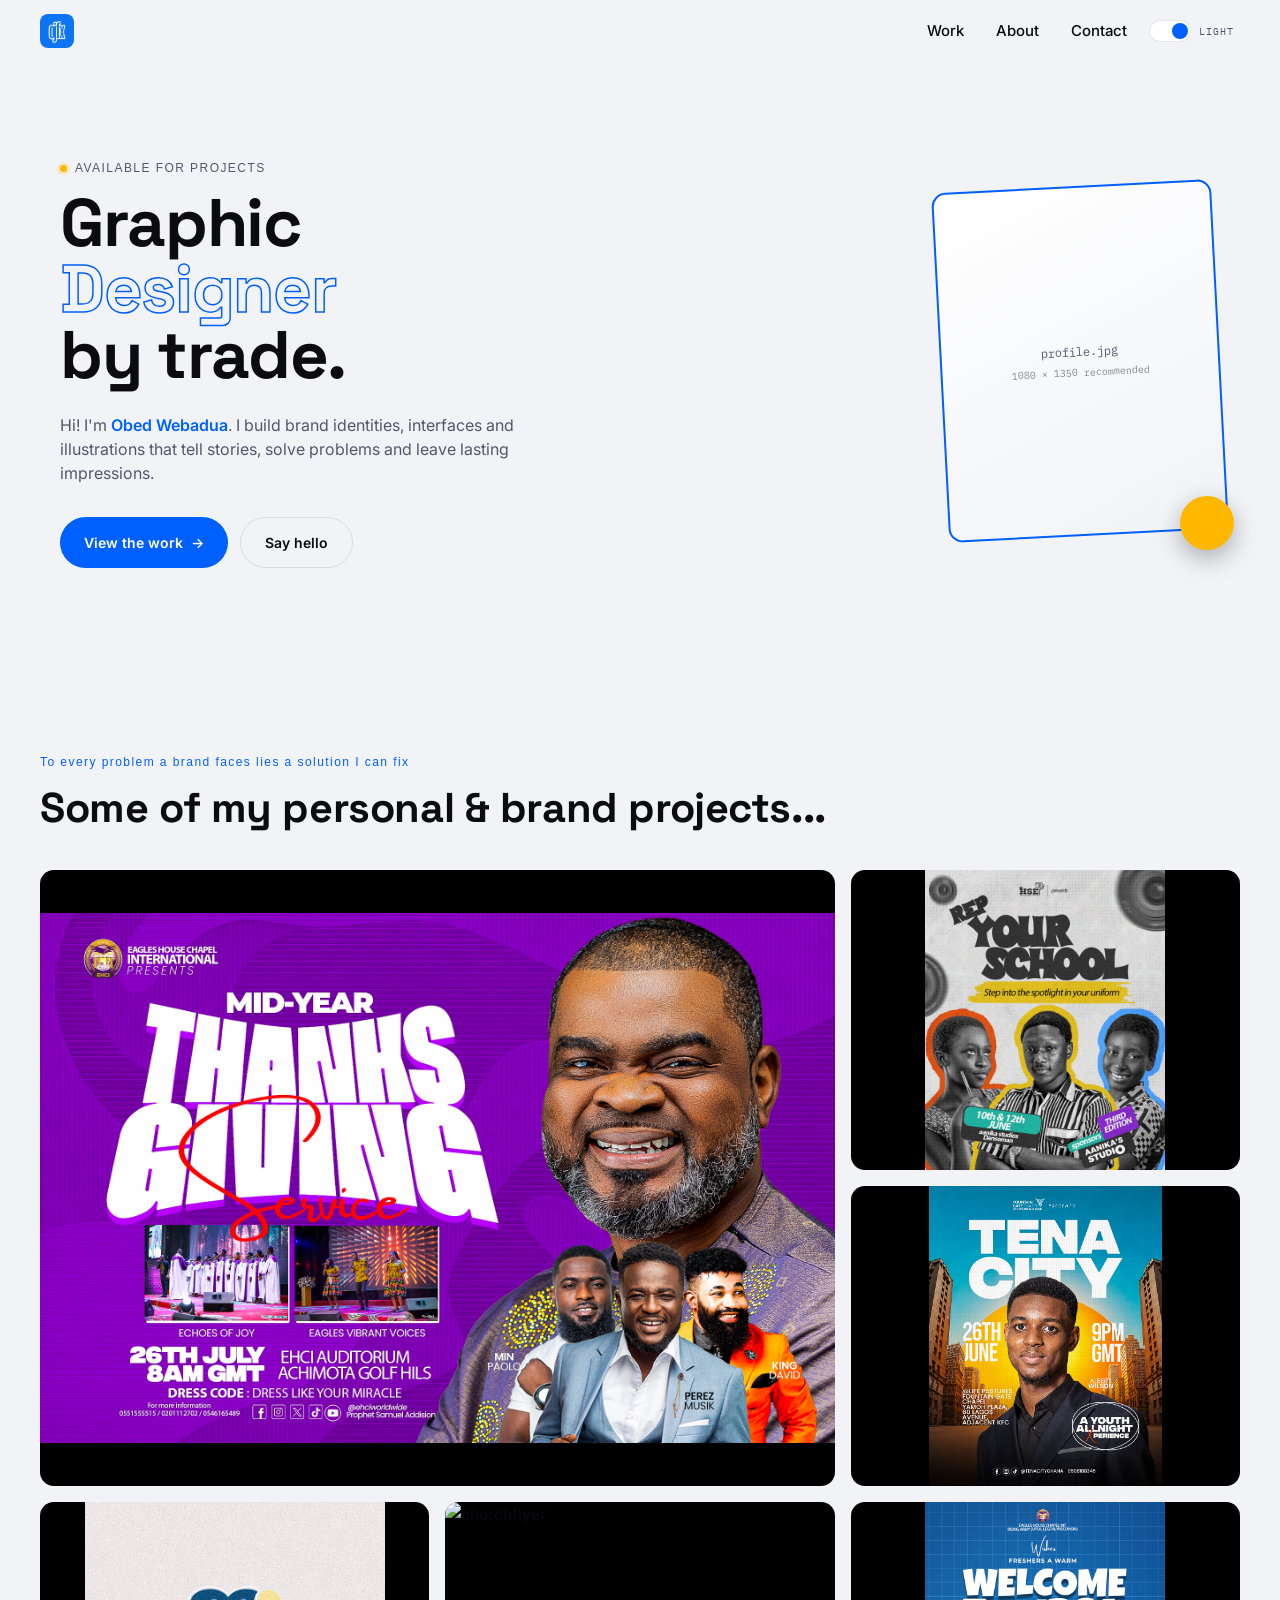
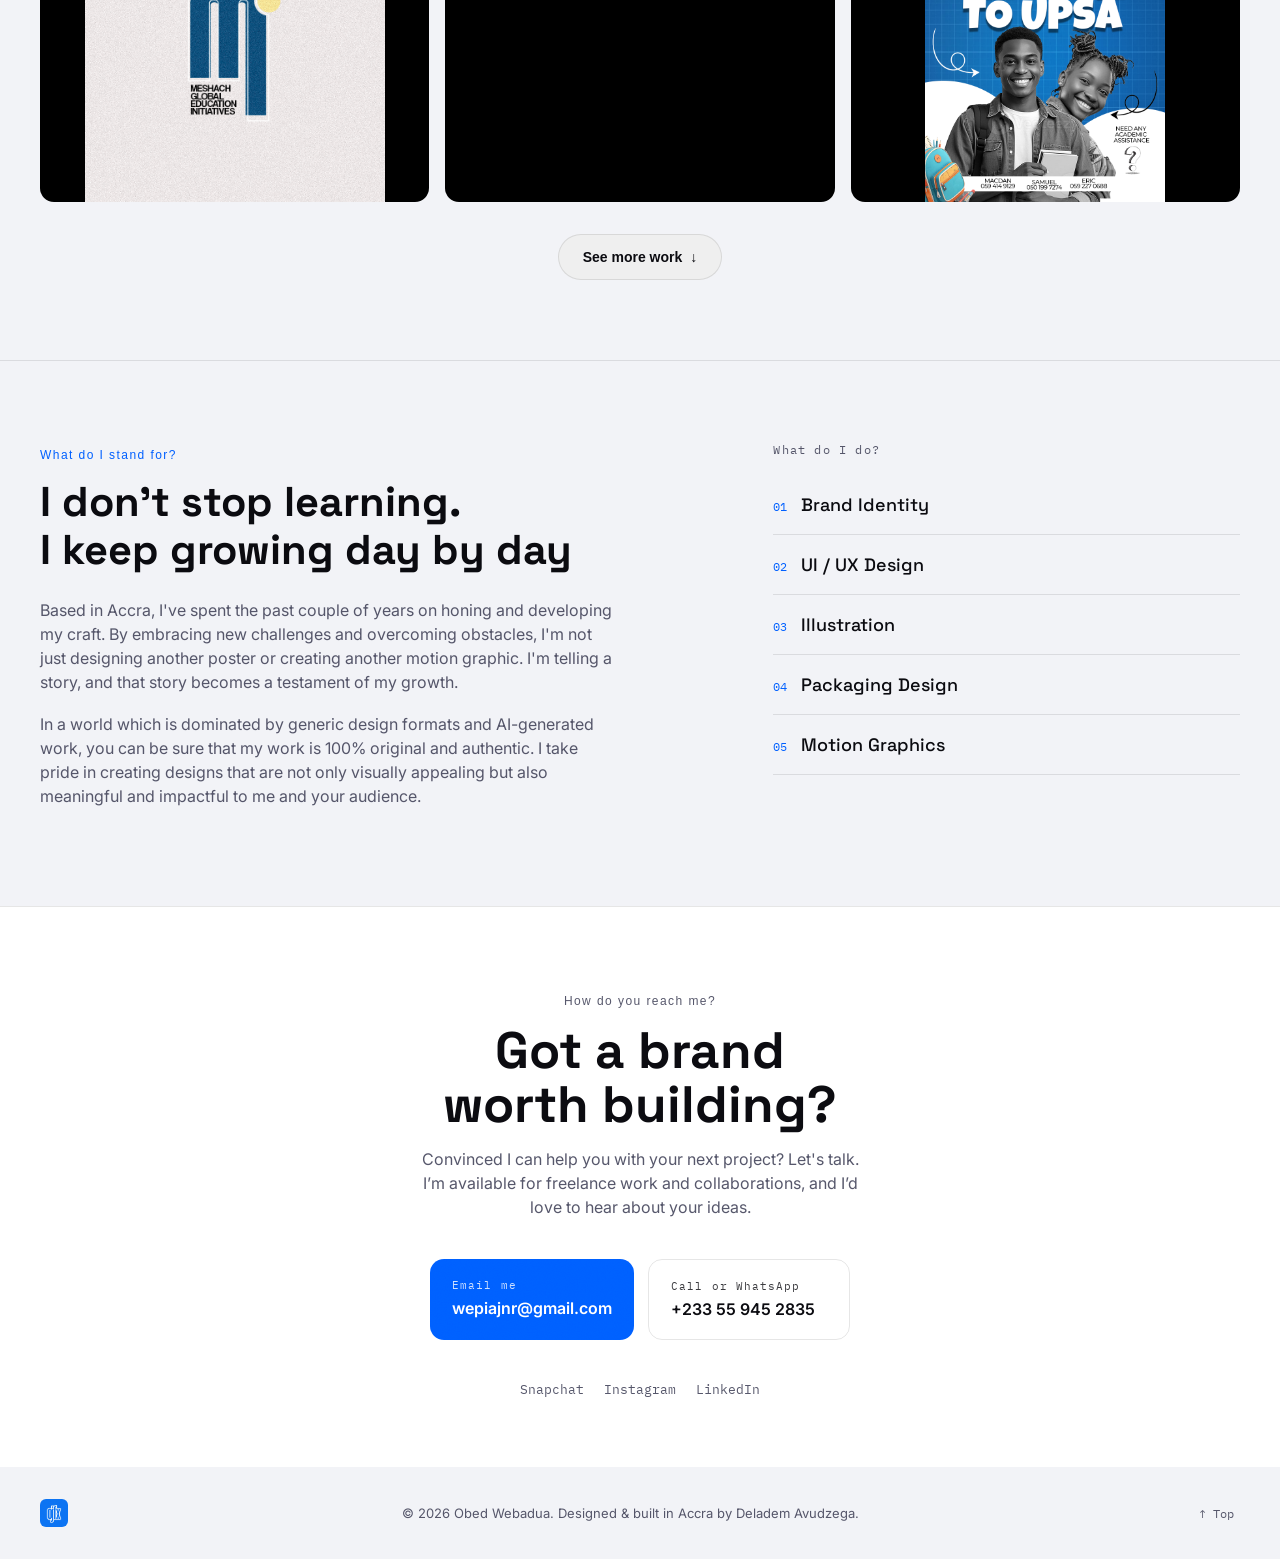
==== index.html @ b3e5dc99 "Rename index (3).html to index.html" ====
<!DOCTYPE html>
<html lang="en" data-theme="dark">
<head>
  <meta charset="UTF-8">
  <meta name="viewport" content="width=device-width, initial-scale=1.0">
  <title>ojfx — Graphic Designer, Accra</title>
  <meta name="description" content="ojfx is a graphic designer based in Accra, Ghana, working across branding, UI/UX and illustration.">

  <link rel="preconnect" href="https://fonts.googleapis.com">
  <link rel="preconnect" href="https://fonts.gstatic.com" crossorigin>
  <link href="https://fonts.googleapis.com/css2?family=Space+Grotesk:wght@500;700&family=Inter:wght@400;500;600&family=IBM+Plex+Mono:wght@400;500&display=swap" rel="stylesheet">

  <link rel="stylesheet" href="styles.css">
  <link rel="icon" href="logo.png" type="image/png">
</head>
<body>

  <!-- ===================== NAV ===================== -->
  <header class="site-header" id="siteHeader">
    <div class="nav-inner">
      <a href="#top" class="logo-link" aria-label="ojfx — home">
        <img src="logo.png" alt="ojfx logo" class="logo-img">
      </a>

      <!-- Primary nav -->
      <nav class="primary-nav" aria-label="Primary">
        <button class="nav-toggle" id="navToggle" aria-expanded="false" aria-controls="navList" aria-label="Toggle menu">
          <span></span><span></span><span></span>
        </button>
        <ul class="nav-list" id="navList">
          <li><a href="#work" class="nav-link">Work</a></li>
          <li><a href="#about" class="nav-link">About</a></li>
          <li><a href="#contact" class="nav-link">Contact</a></li>
        </ul>
      </nav>

      <!-- Theme toggle -->
      <button class="theme-toggle" id="themeToggle" aria-label="Switch between light and dark theme" aria-pressed="false">
        <span class="theme-toggle-track">
          <span class="theme-toggle-thumb"></span>
        </span>
        <span class="theme-toggle-label" id="themeToggleLabel">DARK</span>
      </button>

    </div>
  </header>

  <main id="top">

    <!-- ===================== HERO ===================== -->
    <section class="hero" id="hero">
      <div class="grain" aria-hidden="true"></div>

      <div class="hero-inner">

        <p class="eyebrow">
          <span class="dot" aria-hidden="true"></span>
          AVAILABLE FOR PROJECTS
        </p>

        <h1 class="hero-headline">
          <span class="line line-fill">Graphic</span>
          <span class="line line-outline">Designer</span>
          <span class="line line-fill">by trade.</span>
        </h1>

        <p class="hero-sub">
          Hi! I'm <strong>Obed Webadua</strong>. I build brand identities, interfaces and illustrations that tell stories, solve problems and leave lasting impressions.
        </p>

        <div class="hero-actions">
          <a href="#work" class="btn btn-primary">View the work<span class="btn-arrow">→</span></a>
          <a href="#contact" class="btn btn-ghost">Say hello</a>
        </div>
      </div>
      <div class="hero-portrait">
        <div class="portrait-frame">
          <img src="_C8A6090.JPG" alt="Portrait of the designer" class="portrait-img"
               onerror="this.style.display='none'; this.parentElement.classList.add('portrait-fallback')">
          <div class="portrait-placeholder-text" aria-hidden="true">
            profile.jpg<br><span>1080 × 1350 recommended</span>
          </div>
        </div>
        <div class="portrait-badge">
          <img src="assets/logo.png" alt="" aria-hidden="true">
        </div>
      </div>
    </section>

    <!-- ===================== WORK / PORTFOLIO GALLERY ===================== -->
    <section class="work" id="work">
      <div class="section-inner">

        <div class="section-heading">
          <p class="eyebrow eyebrow-dark">To every problem a brand faces lies a solution I can fix</p>
          <h2>Some of my personal & brand projects...</h2>
        </div>

        <div class="work-grid">
          <article class="work-item size-lg" style="--swatch-a:#000000; --swatch-b:#000000;">
            <img src="MID-YEAR-LANDSCAPE.jpg" alt="churchflyer" class="work-swatch">
            <div class="work-overlay">
              <p class="work-index">01 / 06</p>
              <h3 class="work-title">Church Flyer</h3>
              <p class="work-cat">Brand Identity, Packaging</p>
            </div>
          </article>

          <article class="work-item size-sm" style="--swatch-a:#000000; --swatch-b:#000000;">
            <img src="REP YOUR SCHOOLLLLLL.jpg" alt="churchflyer" class="work-swatch">
            <div class="work-overlay">
              <p class="work-index">02 / 06</p>
              <h3 class="work-title">Rep Your School</h3>
              <p class="work-cat">Brand Identity, Packaging</p>
            </div>
          </article>

          <article class="work-item size-sm" style="--swatch-a:#000000; --swatch-b:#000000;">
            <img src="TENACITY-ALBERT.jpg" alt="churchflyer" class="work-swatch">
            <div class="work-overlay">
              <p class="work-index">03 / 06</p>
              <h3 class="work-title">Church flyer</h3>
              <p class="work-cat">Brand Identity</p>
            </div>
          </article>

          <article class="work-item size-sm" style="--swatch-a:#000000; --swatch-b:#000000;">
            <img src="MESH  NEW LOGO.png" alt="churchflyer" class="work-swatch">
            <div class="work-overlay">
              <p class="work-index">04 / 06</p>
              <h3 class="work-title">Osu Records</h3>
              <p class="work-cat">Album Art, Motion</p>
            </div>
          </article>

          <article class="work-item size-sm" style="--swatch-a:#000000; --swatch-b:#000000;">
            <img src="TRINITY3.jpg" alt="churchflyer" class="work-swatch">
            <div class="work-overlay">
              <p class="work-index">05 / 06</p>
              <h3 class="work-title">Fintech Rebrand</h3>
              <p class="work-cat">Brand Identity, Web</p>
            </div>
          </article>

          <article class="work-item size-sm" style="--swatch-a:#000000; --swatch-b:#000000;">
            <img src="welcome to upsa.png" alt="churchflyer" class="work-swatch">
            <div class="work-overlay">
              <p class="work-index">06 / 06</p>
              <h3 class="work-title">Accra Design Week</h3>
              <p class="work-cat">Event Identity, Print</p>
            </div>
          </article>

          <article class="work-item size-sm hidden-work" style="--swatch-a:#000000; --swatch-b:#000000;">
            <img src="Unreal black frontt.png" alt="churchflyer" class="work-swatch">
            <div class="work-overlay">
              <p class="work-index">06 / 06</p>
              <h3 class="work-title">Accra Design Week</h3>
              <p class="work-cat">Event Identity, Print</p>
            </div>
          </article>

          <article class="work-item size-sm hidden-work" style="--swatch-a:#000000; --swatch-b:#000000;">
            <img src="Unreal black backk.png" alt="churchflyer" class="work-swatch">
            <div class="work-overlay">
              <p class="work-index">06 / 06</p>
              <h3 class="work-title">Accra Design Week</h3>
              <p class="work-cat">Event Identity, Print</p>
            </div>
          </article>

          <article class="work-item size-sm hidden-work" style="--swatch-a:#000000; --swatch-b:#000000;">
            <img src="PC.jpg" alt="churchflyer" class="work-swatch">
            <div class="work-overlay">
              <p class="work-index">06 / 06</p>
              <h3 class="work-title">Accra Design Week</h3>
              <p class="work-cat">Event Identity, Print</p>
            </div>
          </article>

          <article class="work-item size-lg hidden-work" style="--swatch-a:#000000; --swatch-b:#000000;">
            <video width = "100%" height = "100%" autoplay muted loop playsinline
            src="create_a_smooth_cinematic_intro_video (1).mp4" alt="churchflyer" class="work-swatch">
            <div class="work-overlay">
              <p class="work-index">06 / 06</p>
              <h3 class="work-title">Accra Design Week</h3>
              <p class="work-cat">Event Identity, Print</p>
            </div>
          </article>

          <article class="work-item size-sm hidden-work" style="--swatch-a:#000000; --swatch-b:#000000;">
            <img src="Unreal white frontt.png" alt="churchflyer" class="work-swatch">
            <div class="work-overlay">
              <p class="work-index">06 / 06</p>
              <h3 class="work-title">Accra Design Week</h3>
              <p class="work-cat">Event Identity, Print</p>
            </div>
          </article>

          <article class="work-item size-sm hidden-work" style="--swatch-a:#000000; --swatch-b:#000000;">
            <img src="Camp-Anticipate.jpg" alt="churchflyer" class="work-swatch">
            <div class="work-overlay">
              <p class="work-index">06 / 06</p>
              <h3 class="work-title">Accra Design Week</h3>
              <p class="work-cat">Event Identity, Print</p>
            </div>
          </article>

          <article class="work-item size-sm hidden-work" style="--swatch-a:#000000; --swatch-b:#000000;">
            <img src="Tretreat.jpg" alt="churchflyer" class="work-swatch">
            <div class="work-overlay">
              <p class="work-index">02 / 06</p>
              <h3 class="work-title">Rep Your School</h3>
              <p class="work-cat">Brand Identity, Packaging</p>
            </div>
          </article>

          <article class="work-item size-lg hidden-work" style="--swatch-a:#000000; --swatch-b:#000000;">
            <img src="LOGO 1.png" alt="churchflyer" class="work-swatch">
            <div class="work-overlay">
              <p class="work-index">02 / 06</p>
              <h3 class="work-title">Rep Your School</h3>
              <p class="work-cat">Brand Identity, Packaging</p>
            </div>
          </article>

          <article class="work-item size-sm hidden-work" style="--swatch-a:#000000; --swatch-b:#000000;">
            <img src="PAPA1.jpg" alt="churchflyer" class="work-swatch">
            <div class="work-overlay">
              <p class="work-index">02 / 06</p>
              <h3 class="work-title">Rep Your School</h3>
              <p class="work-cat">Brand Identity, Packaging</p>
            </div>
          </article>

          <article class="work-item size-sm hidden-work" style="--swatch-a:#000000; --swatch-b:#000000;">
            <img src="STANLEO.png" alt="churchflyer" class="work-swatch">
            <div class="work-overlay">
              <p class="work-index">02 / 06</p>
              <h3 class="work-title">Rep Your School</h3>
              <p class="work-cat">Brand Identity, Packaging</p>
            </div>
          </article>

        </div>
        <div class="work-more-wrap">
          <button class="btn btn-ghost" id="SeeMoreBtn">See more work<span class="btn-arrow">↓</span></button>
        </div>
      </div>
    </section>

    <!-- ===================== ABOUT ===================== -->
    <section class="about" id="about">
      <div class="section-inner about-grid">

        <div class="about-copy">
          <p class="eyebrow eyebrow-dark">What do I stand for?</p>
          <h2 class="about-heading">
            I don't stop learning.<br>
            I keep growing day by day
          </h2>
          <p class="about-para">
            Based in Accra, I've spent the past couple of years on honing and developing my craft. By embracing new challenges and overcoming obstacles, I'm not just designing another poster or creating another motion graphic. I'm telling a story, and that story becomes a testament of my growth.
          </p>
          <p class="about-para">
            In a world which is dominated by generic design formats and AI-generated work, you can be sure that my work is 100% original and authentic. I take pride in creating designs that are not only visually appealing but also meaningful and impactful to me and your audience.
          </p>
        </div>

        <div class="about-skills">
          <p class="skills-label">What do I do?</p>
          <ul class="skills-list">
            <li><span class="skill-index">01</span>Brand Identity</li>
            <li><span class="skill-index">02</span>UI / UX Design</li>
            <li><span class="skill-index">03</span>Illustration</li>
            <li><span class="skill-index">04</span>Packaging Design</li>
            <li><span class="skill-index">05</span>Motion Graphics</li>
          </ul>
        </div>

      </div>
    </section>

    <!-- ===================== CONTACT ===================== -->
    <section class="contact" id="contact">
      <div class="grain" aria-hidden="true"></div>
      <div class="section-inner">

        <p class="eyebrow">How do you reach me?</p>
        <h2 class="contact-heading">Got a brand<br>worth building?</h2>
        <p class="contact-sub">
          Convinced I can help you with your next project? Let's talk. I’m available for freelance work and collaborations, and I’d love to hear about your ideas.
        </p>

        <div class="contact-actions">
          <a href="mailto:wepiajnr@gmail.com?subject=Project%20Inquiry" class="contact-btn contact-btn-primary">
            <span class="contact-btn-label">Email me</span>
            <span class="contact-btn-value">wepiajnr@gmail.com</span>
          </a>

          <a href="https://wa.me/233559452835?text=Hi%20Obed%2C%20I%27d%20like%20to%20talk%20about%20a%20project"
             class="contact-btn contact-btn-secondary" target="_blank" rel="noopener noreferrer">
            <span class="contact-btn-label">Call or WhatsApp</span>
            <span class="contact-btn-value">+233 55 945 2835</span>
          </a>
        </div>

        <div class="social-row">
          <a href=" https://www.snapchat.com/add/like.ojey?share_id=VKHkuqvCU5A&locale=en-US" class="social-link" target="_blank" rel="noopener noreferrer">Snapchat</a>
          <a href="https://www.instagram.com/oj.grafix?igsh=cG0ydmduNXFwbmhi" class="social-link" target="_blank" rel="noopener noreferrer">Instagram</a>
          <a href="https://linkedin.com/" class="social-link" target="_blank" rel="noopener noreferrer">LinkedIn</a>
        </div>

      </div>
    </section>

  </main>

  <!-- ===================== FOOTER ===================== -->
  <footer class="site-footer">
    <div class="section-inner footer-inner">
      <img src="logo.png" alt="ojfx logo" class="footer-logo">
      <p class="footer-copy">© <span id="footerYear"></span> Obed Webadua. Designed &amp; built in Accra by Deladem Avudzega.</p>
      <button class="back-to-top" id="backToTop" aria-label="Back to top">↑ Top</button>
    </div>
  </footer>

  <script src="script.js"></script>
</body>
</html>
---- styles.css ----
/* =========================================================
   ojfx — portfolio stylesheet
   Mobile-first. Custom properties drive the light/dark theme.
   ========================================================= */

/* ---------- Design tokens ---------- */
:root {
  /* Brand colors, sampled from the ojfx logo */
  --signal-blue: #0060ff;
  --signal-blue-dim: #0047c2;
  --amber: #ffb800;

  /* Dark theme (default) */
  --bg: #0b0b10;
  --bg-raised: #14141c;
  --text: #f2f3f7;
  --text-dim: #9a9ba8;
  --border: rgba(242, 243, 247, 0.12);
  --overlay-scrim: rgba(11, 11, 16, 0.86);

  /* Type scale */
  --font-display: "Space Grotesk", "Arial Black", sans-serif;
  --font-body: "Inter", -apple-system, BlinkMacSystemFont, sans-serif;
  --font-mono: "IBM Plex Mono", "Courier New", monospace;

  --container: 1240px;
  --radius: 14px;

  --ease: cubic-bezier(0.16, 1, 0.3, 1);
}

/* Light theme overrides */
:root[data-theme="light"] {
  --bg: #f2f3f7;
  --bg-raised: #ffffff;
  --text: #0b0b10;
  --text-dim: #55566a;
  --border: rgba(11, 11, 16, 0.1);
  --overlay-scrim: rgba(242, 243, 247, 0.9);
}

/* ---------- Reset ---------- */
*, *::before, *::after { box-sizing: border-box; }
html { scroll-behavior: smooth; }
@media (prefers-reduced-motion: reduce) {
  html { scroll-behavior: auto; }
  *, *::before, *::after {
    animation-duration: 0.001ms !important;
    animation-iteration-count: 1 !important;
    transition-duration: 0.001ms !important;
  }
}

body {
  margin: 0;
  background: var(--bg);
  color: var(--text);
  font-family: var(--font-body);
  font-size: 16px;
  line-height: 1.5;
  -webkit-font-smoothing: antialiased;
  transition: background 0.4s var(--ease), color 0.4s var(--ease);
  overflow-x: hidden;
}

img { max-width: 100%; display: block; }
a { color: inherit; text-decoration: none; }
ul { list-style: none; margin: 0; padding: 0; }
h1, h2, h3, p { margin: 0; }

.section-inner {
  max-width: var(--container);
  margin: 0 auto;
  padding: 0 20px;
}

/* Visible keyboard focus everywhere */
a:focus-visible,
button:focus-visible {
  outline: 2px solid var(--signal-blue);
  outline-offset: 3px;
  border-radius: 4px;
}

/* Reusable label style used above section headings */
.eyebrow {
  display: inline-flex;
  align-items: center;
  gap: 8px;
  font-family:'Gill Sans', 'Gill Sans MT', Calibri, 'Trebuchet MS', sans-serif;
  font-size: 12px;
  letter-spacing: 0.12em;
  color: var(--text-dim);
  margin-bottom: 14px;
}
.eyebrow-dark { color: var(--signal-blue); }
.eyebrow .dot {
  width: 7px;
  height: 7px;
  border-radius: 50%;
  background: var(--amber);
  box-shadow: 0 0 0 3px rgba(255, 184, 0, 0.2);
}

/* =========================================================
   Grain texture — echoes the noise finish on the ojfx logo.
   Pure CSS, no image request needed.
   ========================================================= */
.grain {
  position: absolute;
  inset: 0;
  pointer-events: none;
  opacity: 0.05;
  mix-blend-mode: overlay;
  background-image: url("data:image/svg+xml,%3Csvg xmlns='http://www.w3.org/2000/svg' width='120' height='120'%3E%3Cfilter id='n'%3E%3CfeTurbulence type='fractalNoise' baseFrequency='0.9' numOctaves='2' stitchTiles='stitch'/%3E%3C/filter%3E%3Crect width='100%25' height='100%25' filter='url(%23n)'/%3E%3C/svg%3E");
}

/* =========================================================
   HEADER / NAV
   ========================================================= */
.site-header {
  position: sticky;
  top: 0;
  z-index: 100;
  background: color-mix(in srgb, var(--bg) 82%, transparent);
  backdrop-filter: blur(10px);
  border-bottom: 1px solid var(--border);
  transition: background 0.4s var(--ease), border-color 0.4s var(--ease);
}

.nav-inner {
  max-width: var(--container);
  margin: 0 auto;
  padding: 14px 20px;
  display: flex;
  align-items: center;
  justify-content: space-between;
  gap: 16px;
}

.logo-link { display: flex; align-items: center; flex-shrink: 0; }
.logo-img {
  height: 34px;
  width: 34px;
  border-radius: 8px;
  object-fit: cover;
}

/* Mobile nav toggle (hamburger) */
.nav-toggle {
  display: flex;
  flex-direction: column;
  justify-content: center;
  gap: 5px;
  width: 34px;
  height: 34px;
  background: none;
  border: none;
  cursor: pointer;
  margin-left: auto;
}
.nav-toggle span {
  display: block;
  height: 2px;
  width: 100%;
  background: var(--text);
  border-radius: 2px;
  transition: transform 0.3s var(--ease), opacity 0.3s var(--ease);
}
.nav-toggle[aria-expanded="true"] span:nth-child(1) { transform: translateY(7px) rotate(45deg); }
.nav-toggle[aria-expanded="true"] span:nth-child(2) { opacity: 0; }
.nav-toggle[aria-expanded="true"] span:nth-child(3) { transform: translateY(-7px) rotate(-45deg); }

.primary-nav { flex: 1; display: flex; justify-content: flex-end; }

.nav-list {
  position: fixed;
  top: 63px;
  left: 0;
  right: 0;
  background: var(--bg-raised);
  border-bottom: 1px solid var(--border);
  flex-direction: column;
  padding: 8px 20px 20px;
  gap: 4px;
  transform: translateY(-8px);
  opacity: 0;
  pointer-events: none;
  transition: transform 0.25s var(--ease), opacity 0.25s var(--ease);
}
.nav-list.is-open {
  display: flex;
  transform: translateY(0);
  opacity: 1;
  pointer-events: auto;
}

.nav-link {
  display: block;
  padding: 12px 4px;
  font-size: 15px;
  font-weight: 500;
  border-bottom: 1px solid var(--border);
  transition: color 0.2s;
}
.nav-link:hover { color: var(--signal-blue); }

/* Theme toggle switch */
.theme-toggle {
  display: flex;
  align-items: center;
  gap: 8px;
  background: none;
  border: none;
  cursor: pointer;
  flex-shrink: 0;
}
.theme-toggle-track {
  width: 42px;
  height: 22px;
  border-radius: 999px;
  background: var(--bg-raised);
  border: 1px solid var(--border);
  display: flex;
  align-items: center;
  padding: 2px;
  transition: background 0.3s var(--ease);
}
.theme-toggle-thumb {
  width: 16px;
  height: 16px;
  border-radius: 50%;
  background: var(--signal-blue);
  transition: transform 0.3s var(--ease);
}
[data-theme="light"] .theme-toggle-thumb { transform: translateX(20px); }
.theme-toggle-label {
  font-family: var(--font-mono);
  font-size: 10px;
  letter-spacing: 0.1em;
  color: var(--text-dim);
  display: none;
}

/* =========================================================
   HERO
   ========================================================= */
.hero {
  position: relative;
  padding: 64px 20px 80px;
  overflow: hidden;
  display: flex;
  flex-direction: column;
  gap: 48px;
}

.hero-inner {
  position: relative;
  z-index: 1;
  max-width: 640px;
  margin: 0 auto;
  text-align: center;
}

.hero-headline {
  font-family: var(--font-display);
  font-weight: 700;
  font-size: clamp(2.6rem, 11vw, 4.2rem);
  line-height: 0.98;
  letter-spacing: -0.02em;
  margin: 0 0 24px;
}
.hero-headline .line { display: block; }
.line-fill { color: var(--text); }
.line-outline {
  color: transparent;
  -webkit-text-stroke: 1.5px var(--signal-blue);
  text-stroke: 1.5px var(--signal-blue);
}

.hero-sub {
  font-size: 16px;
  color: var(--text-dim);
  max-width: 46ch;
  margin: 0 auto 32px;
}
.hero-sub strong { color: var(--signal-blue); font-weight: 600; }

.hero-actions {
  display: flex;
  flex-wrap: wrap;
  justify-content: center;
  gap: 12px;
}

.btn {
  display: inline-flex;
  align-items: center;
  gap: 8px;
  padding: 14px 24px;
  border-radius: 999px;
  font-weight: 600;
  font-size: 14px;
  transition: transform 0.25s var(--ease), background 0.25s var(--ease), border-color 0.25s var(--ease);
}
.btn-primary {
  background: var(--signal-blue);
  color: #fff;
}
.btn-primary:hover { transform: translateY(-2px); background: var(--signal-blue-dim); }
.btn-arrow { transition: transform 0.25s var(--ease); }
.btn-primary:hover .btn-arrow { transform: translateX(3px); }

.btn-ghost {
  border: 1px solid var(--border);
  color: var(--text);
}
.btn-ghost:hover { border-color: var(--signal-blue); color: var(--signal-blue); }

/* Portrait placeholder */
.hero-portrait {
  position: relative;
  z-index: 1;
  display: flex;
  justify-content: center;
}
.portrait-frame {
  position: relative;
  width: min(280px, 70vw);
  aspect-ratio: 4 / 5;
  border-radius: var(--radius);
  border: 2px solid var(--signal-blue);
  background: linear-gradient(155deg, var(--bg-raised), var(--bg));
  transform: rotate(-3deg);
  overflow: hidden;
  display: flex;
  align-items: center;
  justify-content: center;
  transition: transform 0.4s var(--ease);
}
.portrait-frame:hover { transform: rotate(0deg); }
.portrait-img { width: 100%; height: 100%; object-fit: cover; }
.portrait-placeholder-text {
  display: none;
  text-align: center;
  font-family: var(--font-mono);
  font-size: 12px;
  color: var(--text-dim);
  padding: 12px;
}
.portrait-placeholder-text span { display: block; margin-top: 4px; font-size: 10px; opacity: 0.7; }
/* Shown only if profile.jpg fails to load (see inline onerror in HTML) */
.portrait-fallback .portrait-placeholder-text { display: block; }

.portrait-badge {
  position: absolute;
  bottom: -14px;
  right: calc(50% - 140px - 14px);
  width: 54px;
  height: 54px;
  border-radius: 50%;
  background: var(--amber);
  padding: 10px;
  display: flex;
  align-items: center;
  justify-content: center;
  box-shadow: 0 8px 24px rgba(0, 0, 0, 0.3);
  animation: spin-slow 14s linear infinite;
}
.portrait-badge img { border-radius: 50%; }
@keyframes spin-slow {
  from { transform: rotate(0deg); }
  to { transform: rotate(360deg); }
}

/* =========================================================
   WORK GRID
   ========================================================= */
.work { padding: 80px 0; }

.section-heading { margin-bottom: 40px; }
.section-heading h2 {
  font-family: var(--font-display);
  font-weight: 700;
  font-size: clamp(1.8rem, 6vw, 2.6rem);
  line-height: 1.1;
  letter-spacing: -0.01em;
}

.work-grid {
  display: grid;
  grid-template-columns: 1fr;
  gap: 16px;
}

.work-item {
  position: relative;
  border-radius: var(--radius);
  overflow: hidden;
  aspect-ratio: 4 / 3;
  cursor: pointer;
}

.work-swatch {
  position: absolute;
  inset: 0;
  background: linear-gradient(135deg, var(--swatch-a), var(--swatch-b));
  transition: transform 0.5s var(--ease);
}
img.work-swatch {
  width: 100%;
  height: 100%;
  object-fit: contain;   /* crops to fill the tile instead of stretching/distorting */
  object-position: center;
  display: block;
}
/* Placeholder label so it's obvious this is a stand-in for a real image */
.work-overlay {
  position: absolute;
  inset: 0;
  display: flex;
  flex-direction: column;
  justify-content: flex-end;
  padding: 20px;
  background: linear-gradient(to top, var(--overlay-scrim) 0%, transparent 65%);
  opacity: 0;
  transform: translateY(8px);
  transition: opacity 0.35s var(--ease), transform 0.35s var(--ease);
}

.work-index {
  font-family: var(--font-mono);
  font-size: 11px;
  color: var(--amber);
  margin-bottom: 6px;
  letter-spacing: 0.08em;
}
.work-title {
  font-family: var(--font-display);
  font-weight: 700;
  font-size: 20px;
  color: #fff;
}
.work-cat {
  font-size: 13px;
  color: rgba(255, 255, 255, 0.75);
  margin-top: 2px;
}

/* Hover / focus interaction */
.work-item:hover .work-swatch,
.work-item:focus-within .work-swatch { transform: scale(1.08); }
.work-item:hover .work-overlay,
.work-item:focus-within .work-overlay { opacity: 1; transform: translateY(0); }

.hidden-work{
  display: none;
}

.work-more-wrap{
  display: flex;
  justify-content: center;
  margin-top: 32px;
}

/* =========================================================
   ABOUT
   ========================================================= */
.about { padding: 80px 0; border-top: 1px solid var(--border); }

.about-grid {
  display: grid;
  grid-template-columns: 1fr;
  gap: 48px;
}

.about-heading {
  font-family: var(--font-display);
  font-weight: 700;
  font-size: clamp(1.8rem, 6vw, 2.6rem);
  line-height: 1.15;
  margin-bottom: 24px;
}

.about-para {
  color: var(--text-dim);
  font-size: 16px;
  max-width: 58ch;
  margin-bottom: 18px;
}

.skills-label {
  font-family: var(--font-mono);
  font-size: 12px;
  letter-spacing: 0.1em;
  color: var(--text-dim);
  margin-bottom: 16px;
}

.skills-list li {
  display: flex;
  align-items: baseline;
  gap: 14px;
  padding: 16px 0;
  border-bottom: 1px solid var(--border);
  font-family: var(--font-display);
  font-weight: 500;
  font-size: 18px;
  transition: padding-left 0.25s var(--ease), color 0.25s var(--ease);
}
.skills-list li:hover {
  padding-left: 8px;
  color: var(--signal-blue);
}
.skill-index {
  font-family: var(--font-mono);
  font-size: 12px;
  color: var(--signal-blue);
  font-weight: 400;
}

/* =========================================================
   CONTACT
   ========================================================= */
.contact {
  position: relative;
  padding: 80px 0 64px;
  background: var(--bg-raised);
  border-top: 1px solid var(--border);
  text-align: center;
  overflow: hidden;
}

.contact-heading {
  font-family: var(--font-display);
  font-weight: 700;
  font-size: clamp(2rem, 8vw, 3.2rem);
  line-height: 1.05;
  margin: 0 0 16px;
}

.contact-sub {
  color: var(--text-dim);
  max-width: 46ch;
  margin: 0 auto 40px;
}

.contact-actions {
  display: flex;
  flex-direction: column;
  gap: 14px;
  max-width: 420px;
  margin: 0 auto 40px;
}

.contact-btn {
  display: flex;
  flex-direction: column;
  align-items: flex-start;
  gap: 2px;
  padding: 18px 22px;
  border-radius: var(--radius);
  text-align: left;
  transition: transform 0.25s var(--ease), box-shadow 0.25s var(--ease);
}
.contact-btn:hover { transform: translateY(-3px); }

.contact-btn-primary {
  background: var(--signal-blue);
  color: #fff;
}
.contact-btn-primary:hover { box-shadow: 0 12px 28px rgba(0, 96, 255, 0.35); }

.contact-btn-secondary {
  background: transparent;
  border: 1px solid var(--border);
  color: var(--text);
}
.contact-btn-secondary:hover { border-color: var(--amber); }

.contact-btn-label {
  font-family: var(--font-mono);
  font-size: 11px;
  letter-spacing: 0.1em;
  opacity: 0.8;
}
.contact-btn-value { font-weight: 600; font-size: 16px; }

.social-row {
  display: flex;
  flex-wrap: wrap;
  justify-content: center;
  gap: 20px;
}
.social-link {
  font-family: var(--font-mono);
  font-size: 13px;
  color: var(--text-dim);
  padding-bottom: 3px;
  border-bottom: 1px solid transparent;
  transition: color 0.25s, border-color 0.25s;
}
.social-link:hover { color: var(--signal-blue); border-color: var(--signal-blue); }

/* =========================================================
   FOOTER
   ========================================================= */
.site-footer { padding: 32px 0; }
.footer-inner {
  display: flex;
  flex-direction: column;
  align-items: center;
  gap: 16px;
  text-align: center;
}
.footer-logo { width: 28px; height: 28px; border-radius: 6px; }
.footer-copy { font-size: 13px; color: var(--text-dim); }
.back-to-top {
  background: none;
  border: none;
  color: var(--text-dim);
  font-family: var(--font-mono);
  font-size: 12px;
  cursor: pointer;
  transition: color 0.2s;
}
.back-to-top:hover { color: var(--signal-blue); }

/* =========================================================
   RESPONSIVE — tablet and up
   ========================================================= */
@media (min-width: 768px) {
  .nav-toggle { display: none; }
  .nav-list {
    position: static;
    flex-direction: row;
    background: none;
    border: none;
    padding: 0;
    gap: 32px;
    transform: none;
    opacity: 1;
    pointer-events: auto;
    display: flex;
  }
  .nav-link { border-bottom: none; padding: 6px 0; }
  .theme-toggle-label { display: block; }

  .hero {
    flex-direction: row;
    align-items: center;
    justify-content: space-between;
    padding: 90px 60px 100px;
    text-align: left;
  }
  .hero-inner { text-align: left; margin: 0; }
  .hero-actions { justify-content: flex-start; }
  .hero-sub { margin-left: 0; }

  .work-grid {
    grid-template-columns: repeat(3, 1fr);
    grid-auto-rows: 260px;
  }
  .work-item {
    aspect-ratio: auto;   
    height: 100%;         
  }
  .work-item.size-lg { grid-column: span 2; grid-row: span 2; }
  .work-item.size-md { grid-column: span 1; grid-row: span 2; }

  .about-grid { grid-template-columns: 1.4fr 1fr; gap: 80px; }

  .contact-actions { flex-direction: row; }
  .contact-btn { flex: 1; }

  .footer-inner { flex-direction: row; justify-content: space-between; }
}

@media (min-width: 1100px) {
  .work-grid { grid-auto-rows: 300px; }
}
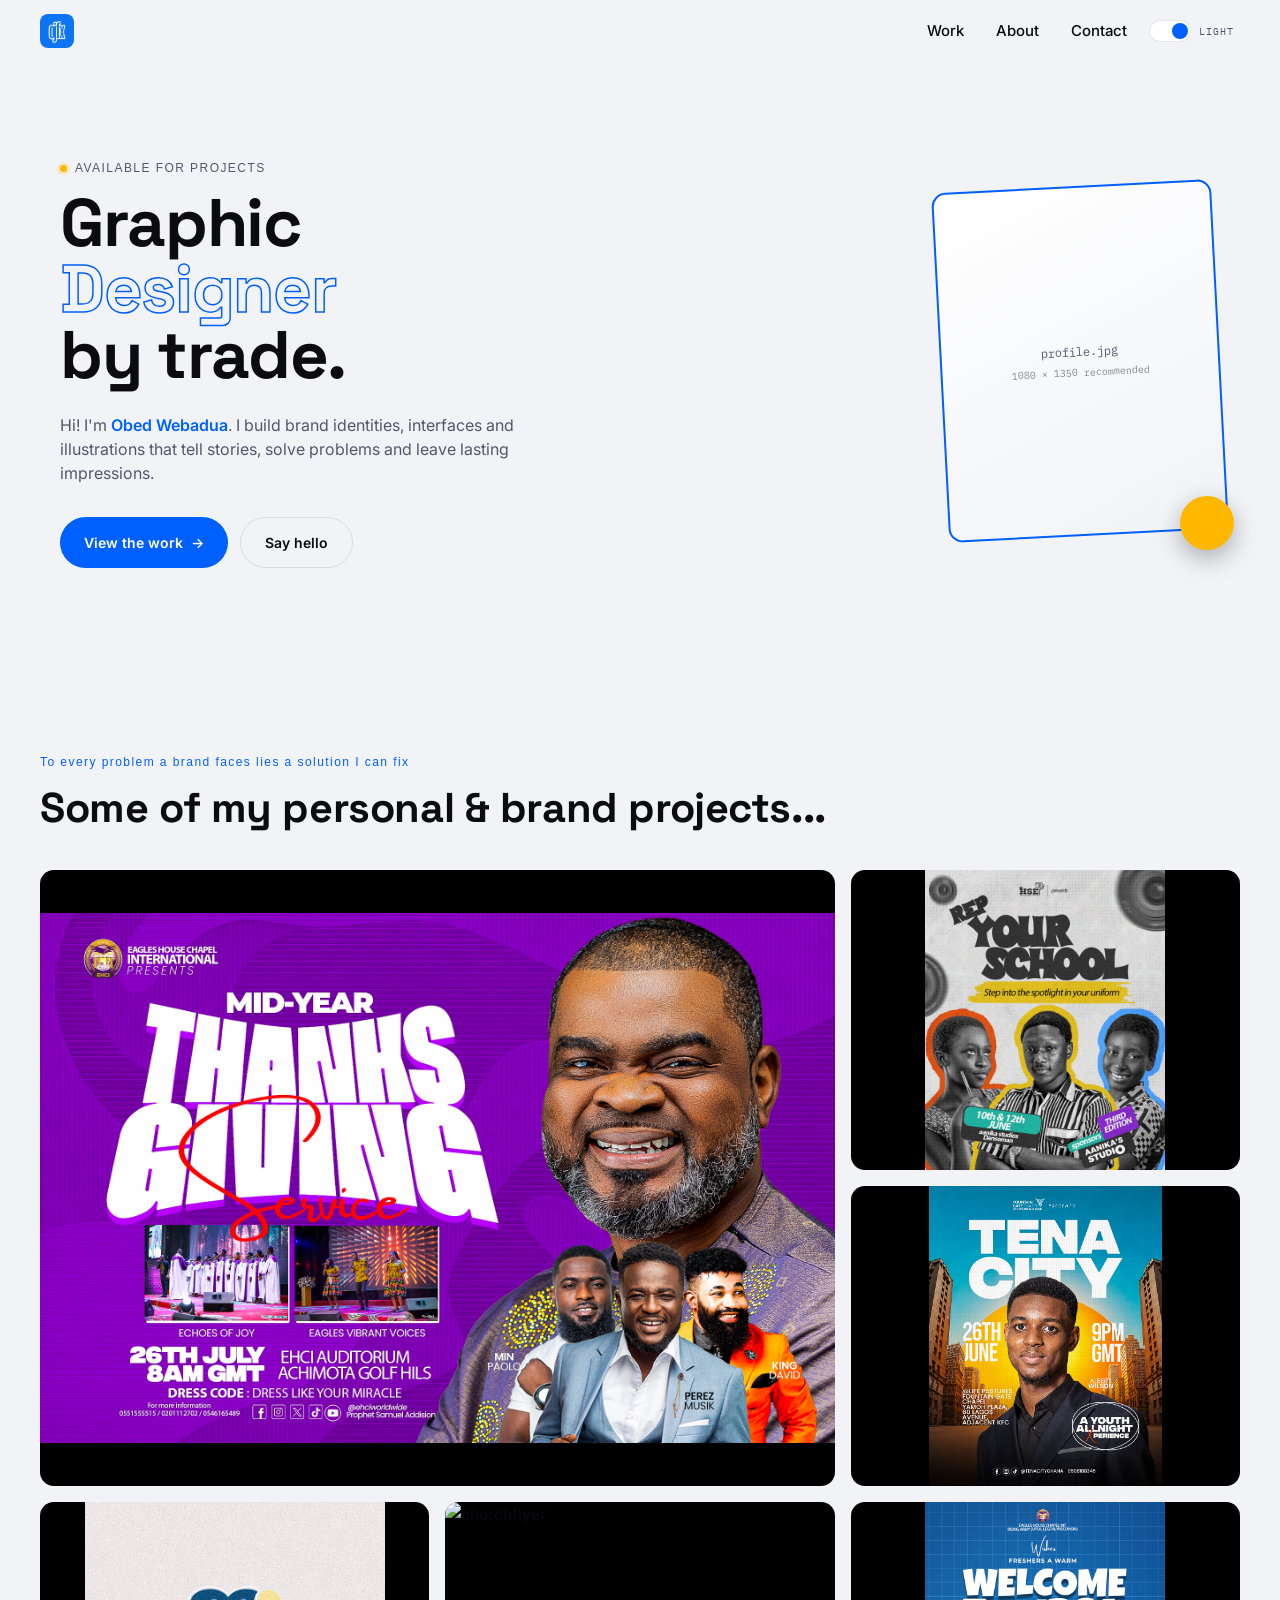
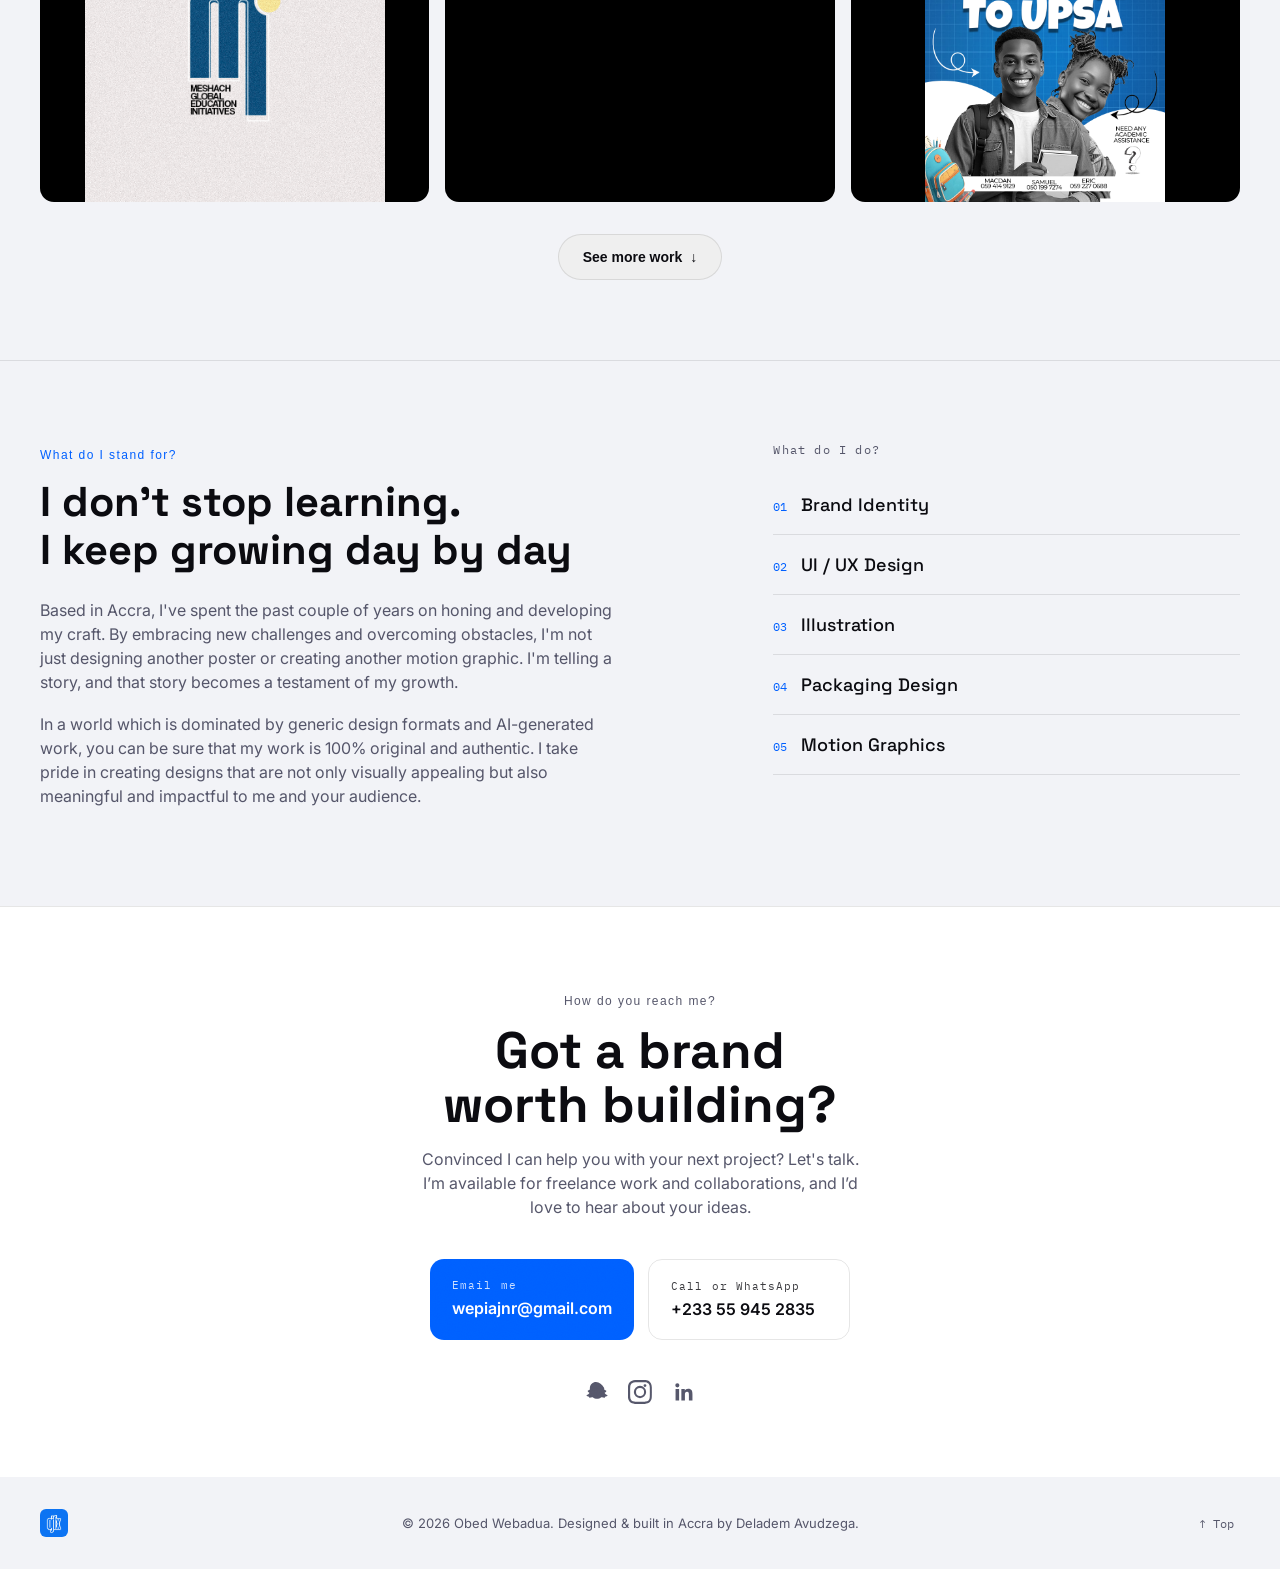
==== commit 3e29623f: "Add aria-labels to social media links" ====
--- a/index.html
+++ b/index.html
@@ -3,8 +3,8 @@
 <head>
   <meta charset="UTF-8">
   <meta name="viewport" content="width=device-width, initial-scale=1.0">
-  <title>ojfx — Graphic Designer, Accra</title>
-  <meta name="description" content="ojfx is a graphic designer based in Accra, Ghana, working across branding, UI/UX and illustration.">
+  <title>Obed Webadua — Graphic Designer, Accra</title>
+  <meta name="description" content="Obed Webadua is a graphic designer based in Accra, Ghana, working across branding, UI/UX and illustration.">
 
   <link rel="preconnect" href="https://fonts.googleapis.com">
   <link rel="preconnect" href="https://fonts.gstatic.com" crossorigin>
@@ -100,81 +100,81 @@
           <article class="work-item size-lg" style="--swatch-a:#000000; --swatch-b:#000000;">
             <img src="MID-YEAR-LANDSCAPE.jpg" alt="churchflyer" class="work-swatch">
             <div class="work-overlay">
-              <p class="work-index">01 / 06</p>
-              <h3 class="work-title">Church Flyer</h3>
-              <p class="work-cat">Brand Identity, Packaging</p>
+              <p class="work-index">01 / 16</p>
+              <h3 class="work-title">EHCI x Mid-Year Thanksgiving Service</h3>
+              <p class="work-cat">Brand & Event Identity</p>
             </div>
           </article>
 
           <article class="work-item size-sm" style="--swatch-a:#000000; --swatch-b:#000000;">
             <img src="REP YOUR SCHOOLLLLLL.jpg" alt="churchflyer" class="work-swatch">
             <div class="work-overlay">
-              <p class="work-index">02 / 06</p>
-              <h3 class="work-title">Rep Your School</h3>
-              <p class="work-cat">Brand Identity, Packaging</p>
+              <p class="work-index">02 / 16</p>
+              <h3 class="work-title">High School Ediboard x Rep Your School</h3>
+              <p class="work-cat">Brand Identity</p>
             </div>
           </article>
 
           <article class="work-item size-sm" style="--swatch-a:#000000; --swatch-b:#000000;">
             <img src="TENACITY-ALBERT.jpg" alt="churchflyer" class="work-swatch">
             <div class="work-overlay">
-              <p class="work-index">03 / 06</p>
-              <h3 class="work-title">Church flyer</h3>
+              <p class="work-index">03 / 16</p>
+              <h3 class="work-title">Fountain Gate Chapel x Tenacity</h3>
+              <p class="work-cat">Event Identity</p>
+            </div>
+          </article>
+
+          <article class="work-item size-sm" style="--swatch-a:#000000; --swatch-b:#000000;">
+            <img src="MESH  NEW LOGO.png" alt="churchflyer" class="work-swatch">
+            <div class="work-overlay">
+              <p class="work-index">04 / 16</p>
+              <h3 class="work-title">Meshach Global Education Initiatives x New Logo</h3>
               <p class="work-cat">Brand Identity</p>
             </div>
           </article>
 
           <article class="work-item size-sm" style="--swatch-a:#000000; --swatch-b:#000000;">
-            <img src="MESH  NEW LOGO.png" alt="churchflyer" class="work-swatch">
-            <div class="work-overlay">
-              <p class="work-index">04 / 06</p>
-              <h3 class="work-title">Osu Records</h3>
-              <p class="work-cat">Album Art, Motion</p>
-            </div>
-          </article>
-
-          <article class="work-item size-sm" style="--swatch-a:#000000; --swatch-b:#000000;">
             <img src="TRINITY3.jpg" alt="churchflyer" class="work-swatch">
             <div class="work-overlay">
-              <p class="work-index">05 / 06</p>
-              <h3 class="work-title">Fintech Rebrand</h3>
-              <p class="work-cat">Brand Identity, Web</p>
+              <p class="work-index">05 / 16</p>
+              <h3 class="work-title">TBC Ghana x Birthday Flyer</h3>
+              <p class="work-cat">Event Identity</p>
             </div>
           </article>
 
           <article class="work-item size-sm" style="--swatch-a:#000000; --swatch-b:#000000;">
             <img src="welcome to upsa.png" alt="churchflyer" class="work-swatch">
             <div class="work-overlay">
-              <p class="work-index">06 / 06</p>
-              <h3 class="work-title">Accra Design Week</h3>
-              <p class="work-cat">Event Identity, Print</p>
+              <p class="work-index">06 / 16</p>
+              <h3 class="work-title">EHCI x Welcome Flyer</h3>
+              <p class="work-cat">Event Identity</p>
             </div>
           </article>
 
           <article class="work-item size-sm hidden-work" style="--swatch-a:#000000; --swatch-b:#000000;">
             <img src="Unreal black frontt.png" alt="churchflyer" class="work-swatch">
             <div class="work-overlay">
-              <p class="work-index">06 / 06</p>
-              <h3 class="work-title">Accra Design Week</h3>
-              <p class="work-cat">Event Identity, Print</p>
+              <p class="work-index">07 / 16</p>
+              <h3 class="work-title">Unreal x Clothing Apparel (Front)</h3>
+              <p class="work-cat">Branding & Merch</p>
             </div>
           </article>
 
           <article class="work-item size-sm hidden-work" style="--swatch-a:#000000; --swatch-b:#000000;">
             <img src="Unreal black backk.png" alt="churchflyer" class="work-swatch">
             <div class="work-overlay">
-              <p class="work-index">06 / 06</p>
-              <h3 class="work-title">Accra Design Week</h3>
-              <p class="work-cat">Event Identity, Print</p>
+              <p class="work-index">08 / 16</p>
+              <h3 class="work-title">Unreal x Clothing Apparel (Back)</h3>
+              <p class="work-cat">Branding & Merch</p>
             </div>
           </article>
 
           <article class="work-item size-sm hidden-work" style="--swatch-a:#000000; --swatch-b:#000000;">
             <img src="PC.jpg" alt="churchflyer" class="work-swatch">
             <div class="work-overlay">
-              <p class="work-index">06 / 06</p>
-              <h3 class="work-title">Accra Design Week</h3>
-              <p class="work-cat">Event Identity, Print</p>
+              <p class="work-index">09 / 16</p>
+              <h3 class="work-title">EHCI x Prayer Cafe Merch</h3>
+              <p class="work-cat">Branding & Merch</p>
             </div>
           </article>
 
@@ -182,63 +182,63 @@
             <video width = "100%" height = "100%" autoplay muted loop playsinline
             src="create_a_smooth_cinematic_intro_video (1).mp4" alt="churchflyer" class="work-swatch">
             <div class="work-overlay">
-              <p class="work-index">06 / 06</p>
-              <h3 class="work-title">Accra Design Week</h3>
-              <p class="work-cat">Event Identity, Print</p>
+              <p class="work-index">10 / 16</p>
+              <h3 class="work-title">EHCI x Mid-Year Thanksgiving Service</h3>
+              <p class="work-cat">Motion Graphics</p>
             </div>
           </article>
 
           <article class="work-item size-sm hidden-work" style="--swatch-a:#000000; --swatch-b:#000000;">
             <img src="Unreal white frontt.png" alt="churchflyer" class="work-swatch">
             <div class="work-overlay">
-              <p class="work-index">06 / 06</p>
-              <h3 class="work-title">Accra Design Week</h3>
-              <p class="work-cat">Event Identity, Print</p>
+              <p class="work-index">11 / 16</p>
+              <h3 class="work-title">Unreal x Clothing Apparel (White, Front)</h3>
+              <p class="work-cat">Branding & Merch</p>
             </div>
           </article>
 
           <article class="work-item size-sm hidden-work" style="--swatch-a:#000000; --swatch-b:#000000;">
             <img src="Camp-Anticipate.jpg" alt="churchflyer" class="work-swatch">
             <div class="work-overlay">
-              <p class="work-index">06 / 06</p>
-              <h3 class="work-title">Accra Design Week</h3>
-              <p class="work-cat">Event Identity, Print</p>
+              <p class="work-index">12 / 16</p>
+              <h3 class="work-title">EHCI x Camp Meeting Anticipate</h3>
+              <p class="work-cat">Event Identity</p>
             </div>
           </article>
 
           <article class="work-item size-sm hidden-work" style="--swatch-a:#000000; --swatch-b:#000000;">
             <img src="Tretreat.jpg" alt="churchflyer" class="work-swatch">
             <div class="work-overlay">
-              <p class="work-index">02 / 06</p>
-              <h3 class="work-title">Rep Your School</h3>
-              <p class="work-cat">Brand Identity, Packaging</p>
+              <p class="work-index">13 / 16</p>
+              <h3 class="work-title">Fountain Gate Chapel x Tenacity Retreat</h3>
+              <p class="work-cat">Event Identity</p>
             </div>
           </article>
 
           <article class="work-item size-lg hidden-work" style="--swatch-a:#000000; --swatch-b:#000000;">
             <img src="LOGO 1.png" alt="churchflyer" class="work-swatch">
             <div class="work-overlay">
-              <p class="work-index">02 / 06</p>
-              <h3 class="work-title">Rep Your School</h3>
-              <p class="work-cat">Brand Identity, Packaging</p>
+              <p class="work-index">14 / 16</p>
+              <h3 class="work-title">KAIPTC x International Women's Day Logo</h3>
+              <p class="work-cat">Brand & Event Identity</p>
             </div>
           </article>
 
           <article class="work-item size-sm hidden-work" style="--swatch-a:#000000; --swatch-b:#000000;">
             <img src="PAPA1.jpg" alt="churchflyer" class="work-swatch">
             <div class="work-overlay">
-              <p class="work-index">02 / 06</p>
-              <h3 class="work-title">Rep Your School</h3>
-              <p class="work-cat">Brand Identity, Packaging</p>
+              <p class="work-index">15 / 16</p>
+              <h3 class="work-title">EHCI x Birthday Celebration Poster</h3>
+              <p class="work-cat">Brand Identity</p>
             </div>
           </article>
 
           <article class="work-item size-sm hidden-work" style="--swatch-a:#000000; --swatch-b:#000000;">
             <img src="STANLEO.png" alt="churchflyer" class="work-swatch">
             <div class="work-overlay">
-              <p class="work-index">02 / 06</p>
-              <h3 class="work-title">Rep Your School</h3>
-              <p class="work-cat">Brand Identity, Packaging</p>
+              <p class="work-index">16 / 16</p>
+              <h3 class="work-title">Birthday Poster</h3>
+              <p class="work-cat">Brand Identity</p>
             </div>
           </article>
 
@@ -306,10 +306,22 @@
         </div>
 
         <div class="social-row">
-          <a href=" https://www.snapchat.com/add/like.ojey?share_id=VKHkuqvCU5A&locale=en-US" class="social-link" target="_blank" rel="noopener noreferrer">Snapchat</a>
-          <a href="https://www.instagram.com/oj.grafix?igsh=cG0ydmduNXFwbmhi" class="social-link" target="_blank" rel="noopener noreferrer">Instagram</a>
-          <a href="https://linkedin.com/" class="social-link" target="_blank" rel="noopener noreferrer">LinkedIn</a>
-        </div>
+  <a href="https://www.snapchat.com/add/like.ojey?share_id=VKHkuqvCU5A&locale=en-US" class="social-link" target="_blank" rel="noopener noreferrer" aria-label="Snapchat">
+    <svg viewBox="0 0 24 24" width="24" height="24" fill="currentColor">
+      <path d="M12.03 2c-3.34 0-6.02 2.62-6.16 5.94-.01.24-.02.72-.02.99-.02.63-.28.87-.63 1.1-.36.24-.77.34-1.14.4-.2.03-.38.19-.38.4 0 .24.02.5.13.72.28.6 1.05.9 1.55 1.08-.1.35-.2.66-.35.94-.5.9-1.44 1.24-2.2 1.36-.3.05-.4.34-.29.6.32.75 1.4.98 2.4 1.1.07.24.16.5.28.75.13.28.4.4.65.32.6-.2 1.4-.4 2.15-.4.5 0 1 .1 1.4.36.9.56 1.9.98 3.6.98s2.7-.42 3.6-.98c.4-.26.9-.36 1.4-.36.75 0 1.55.2 2.15.4.25.08.52-.04.65-.32.12-.25.21-.5.28-.75 1-.12 2.08-.35 2.4-1.1.11-.26.01-.55-.29-.6-.76-.12-1.7-.46-2.2-1.36-.15-.28-.25-.6-.35-.94.5-.18 1.27-.48 1.55-1.08.11-.22.13-.48.13-.72 0-.21-.18-.37-.38-.4-.37-.06-.78-.16-1.14-.4-.35-.23-.61-.47-.63-1.1 0-.27-.01-.75-.02-.99C18.05 4.62 15.37 2 12.03 2z"/>
+    </svg>
+  </a>
+  <a href="https://www.instagram.com/oj.grafix?igsh=cG0ydmduNXFwbmhi" class="social-link" target="_blank" rel="noopener noreferrer" aria-label="Instagram">
+    <svg viewBox="0 0 24 24" width="24" height="24" fill="currentColor">
+      <path d="M12 2.16c3.2 0 3.58.01 4.85.07 1.17.05 1.8.25 2.23.41.56.22.96.48 1.38.9.42.42.68.82.9 1.38.16.42.36 1.06.41 2.23.06 1.27.07 1.65.07 4.85s-.01 3.58-.07 4.85c-.05 1.17-.25 1.8-.41 2.23-.22.56-.48.96-.9 1.38-.42.42-.82.68-1.38.9-.42.16-1.06.36-2.23.41-1.27.06-1.65.07-4.85.07s-3.58-.01-4.85-.07c-1.17-.05-1.8-.25-2.23-.41-.56-.22-.96-.48-1.38-.9-.42-.42-.68-.82-.9-1.38-.16-.42-.36-1.06-.41-2.23C2.17 15.58 2.16 15.2 2.16 12s.01-3.58.07-4.85c.05-1.17.25-1.8.41-2.23.22-.56.48-.96.9-1.38.42-.42.82-.68 1.38-.9.42-.16 1.06-.36 2.23-.41C8.42 2.17 8.8 2.16 12 2.16zm0-2.16C8.74 0 8.33.01 7.05.07c-1.28.06-2.15.26-2.91.56-.79.31-1.46.72-2.13 1.39C1.24 2.7.83 3.37.52 4.16.22 4.92.02 5.79-.04 7.07-.1 8.35-.11 8.76-.11 12s.01 3.65.07 4.93c.06 1.28.26 2.15.56 2.91.31.79.72 1.46 1.39 2.13.67.67 1.34 1.08 2.13 1.39.76.3 1.63.5 2.91.56 1.28.06 1.69.07 4.93.07s3.65-.01 4.93-.07c1.28-.06 2.15-.26 2.91-.56.79-.31 1.46-.72 2.13-1.39.67-.67 1.08-1.34 1.39-2.13.3-.76.5-1.63.56-2.91.06-1.28.07-1.69.07-4.93s-.01-3.65-.07-4.93c-.06-1.28-.26-2.15-.56-2.91-.31-.79-.72-1.46-1.39-2.13C21.3 1.24 20.63.83 19.84.52c-.76-.3-1.63-.5-2.91-.56C15.65.01 15.24 0 12 0zm0 5.84A6.16 6.16 0 1 0 12 18.16 6.16 6.16 0 0 0 12 5.84zm0 10.16A4 4 0 1 1 12 8a4 4 0 0 1 0 8.16zm6.41-10.4a1.44 1.44 0 1 1-2.88 0 1.44 1.44 0 0 1 2.88 0z"/>
+    </svg>
+  </a>
+  <a href="https://linkedin.com/" class="social-link" target="_blank" rel="noopener noreferrer" aria-label="LinkedIn">
+    <svg viewBox="0 0 24 24" width="24" height="24" fill="currentColor">
+      <path d="M20.45 20.45h-3.55v-5.57c0-1.33-.02-3.03-1.85-3.03-1.85 0-2.14 1.45-2.14 2.94v5.66H9.36V9h3.41v1.56h.05c.47-.9 1.63-1.85 3.36-1.85 3.6 0 4.27 2.37 4.27 5.45v6.29zM5.34 7.43a2.06 2.06 0 1 1 0-4.12 2.06 2.06 0 0 1 0 4.12zM7.12 20.45H3.56V9h3.56v11.45z"/>
+    </svg>
+  </a>
+</div>
 
       </div>
     </section>
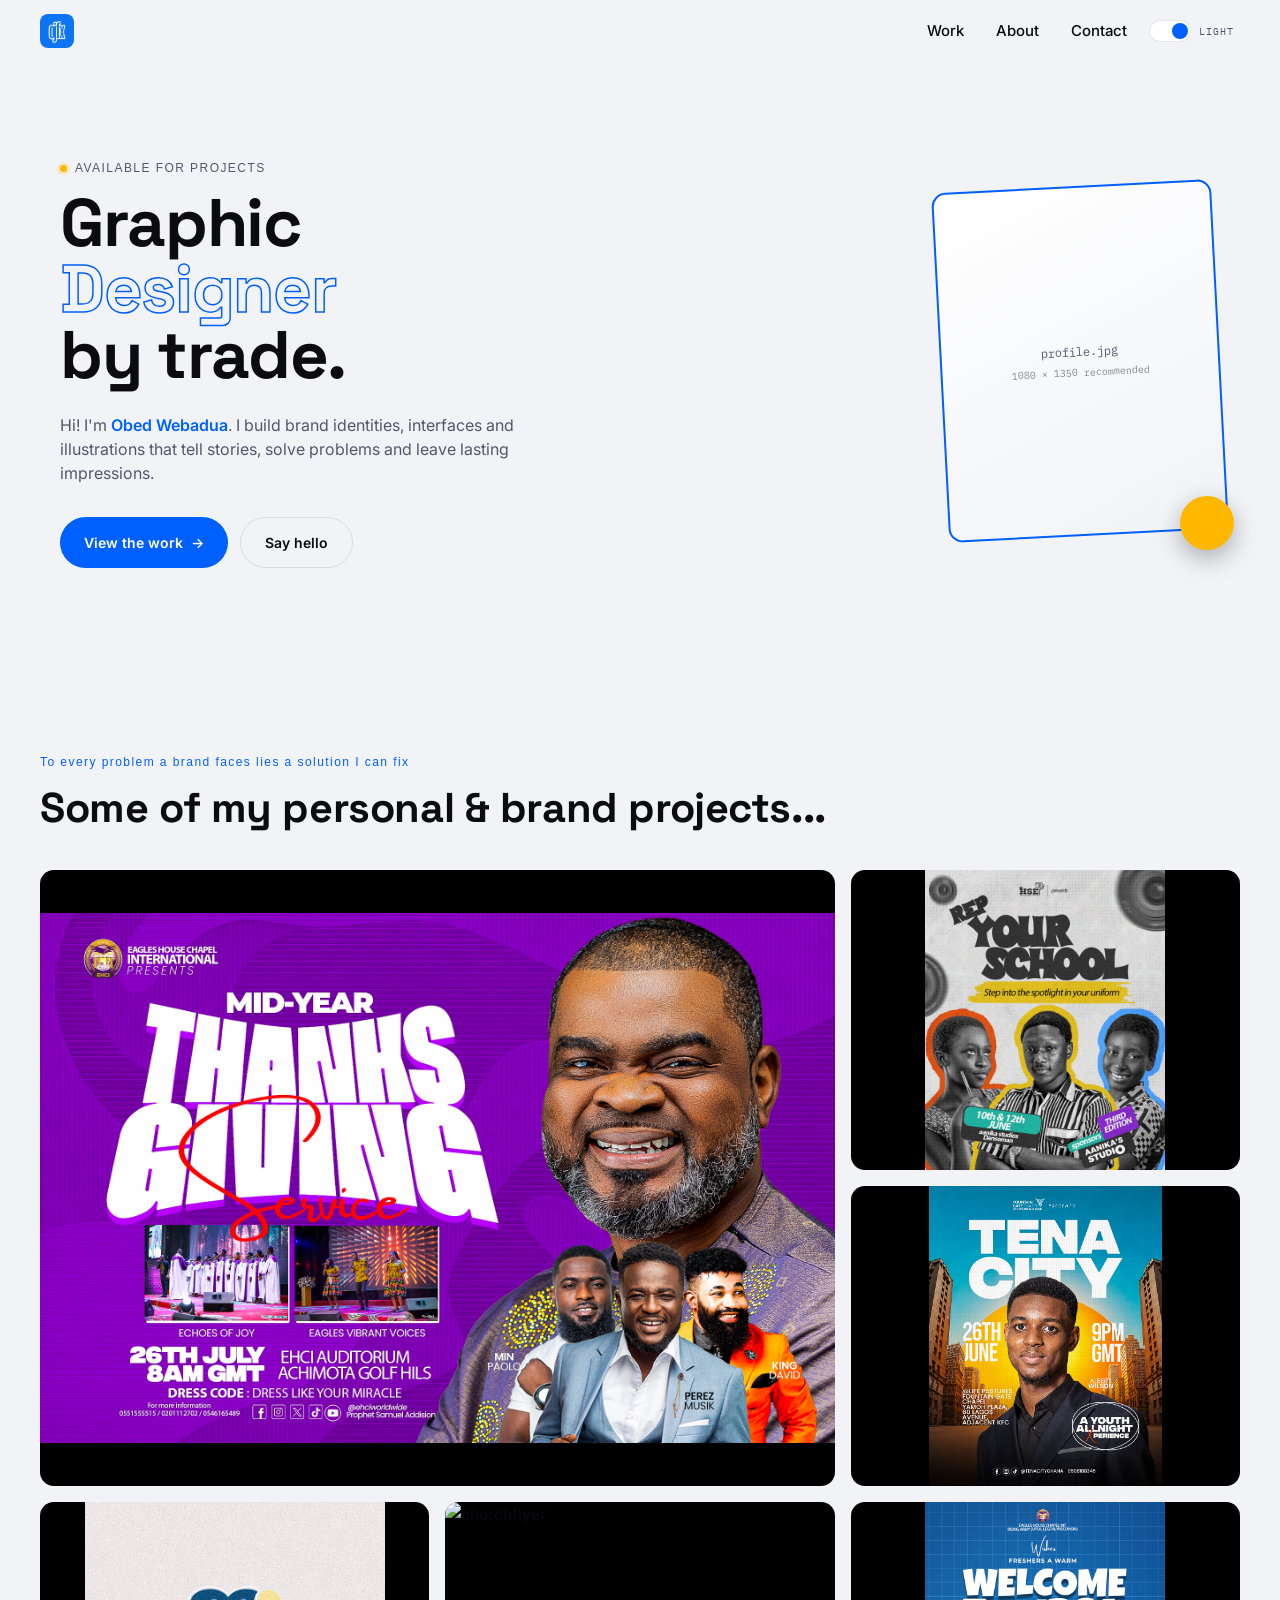
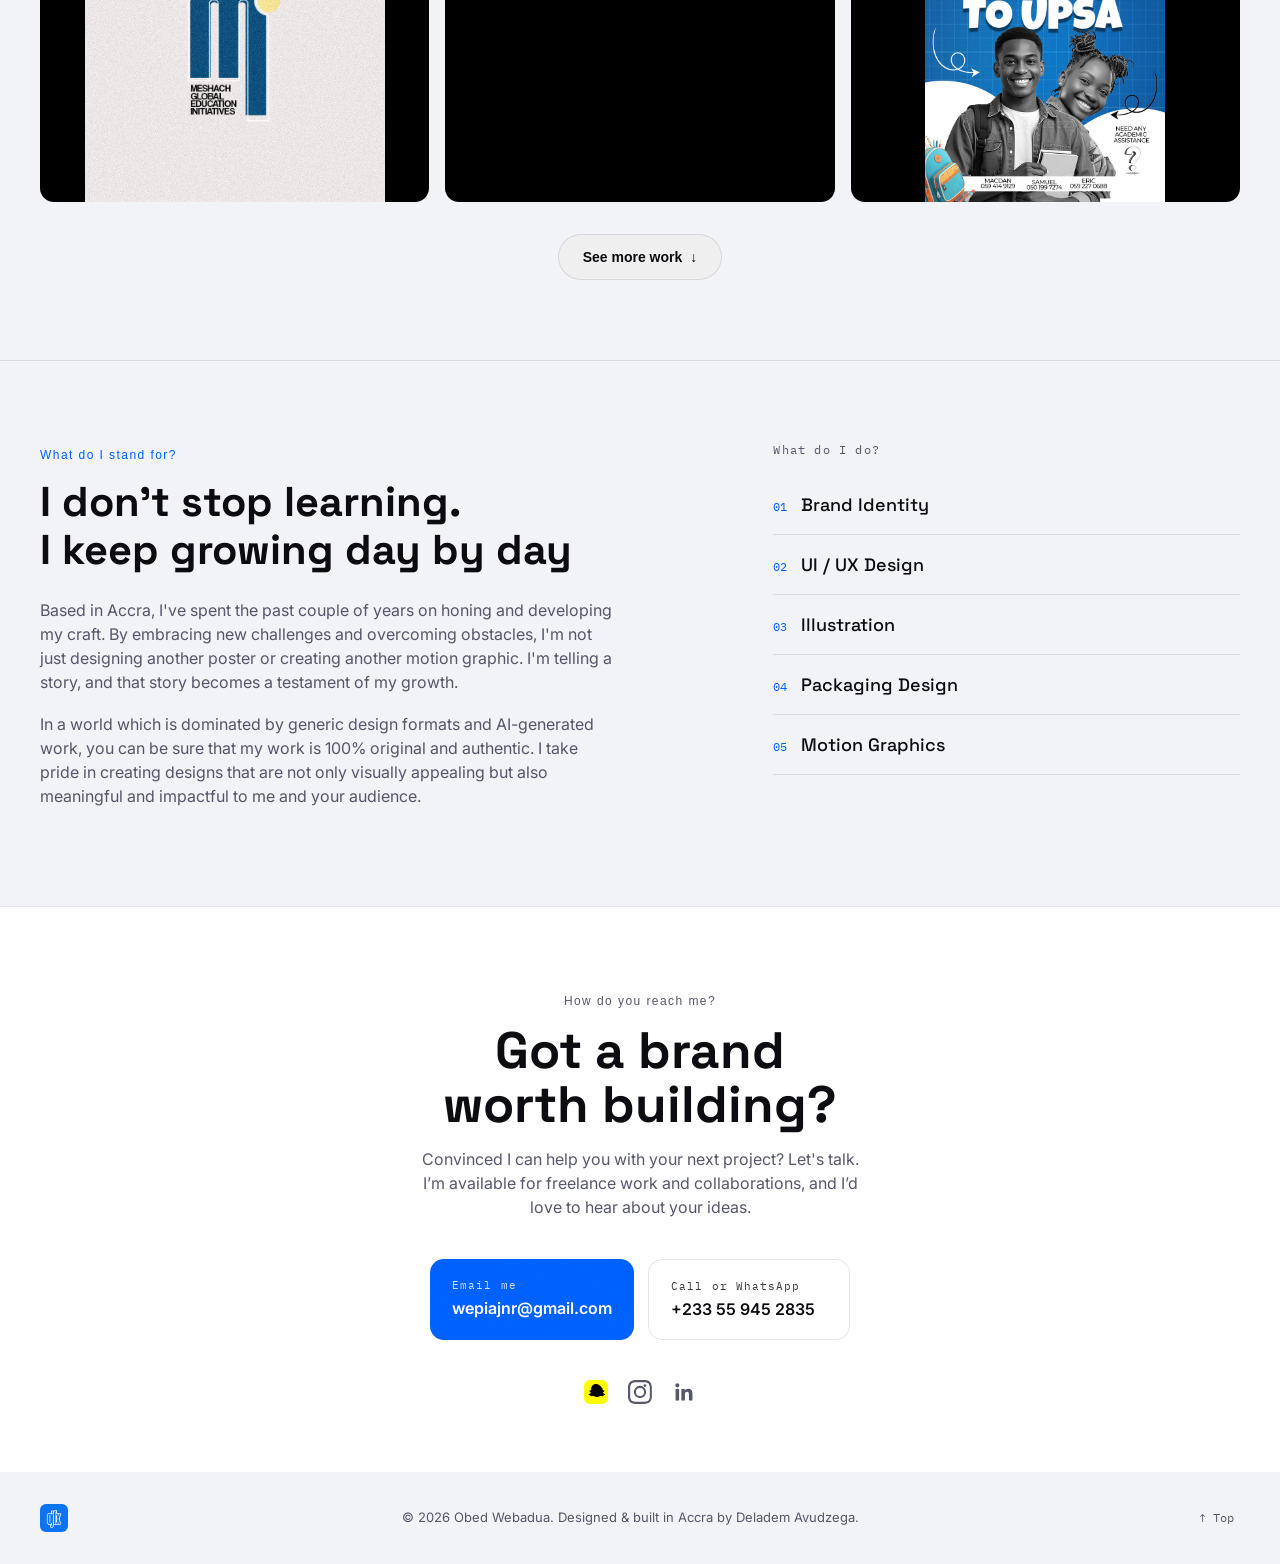
==== commit dab04602: "Update Snapchat link with new SVG icon" ====
--- a/index.html
+++ b/index.html
@@ -306,9 +306,10 @@
         </div>
 
         <div class="social-row">
-  <a href="https://www.snapchat.com/add/like.ojey?share_id=VKHkuqvCU5A&locale=en-US" class="social-link" target="_blank" rel="noopener noreferrer" aria-label="Snapchat">
-    <svg viewBox="0 0 24 24" width="24" height="24" fill="currentColor">
-      <path d="M12.03 2c-3.34 0-6.02 2.62-6.16 5.94-.01.24-.02.72-.02.99-.02.63-.28.87-.63 1.1-.36.24-.77.34-1.14.4-.2.03-.38.19-.38.4 0 .24.02.5.13.72.28.6 1.05.9 1.55 1.08-.1.35-.2.66-.35.94-.5.9-1.44 1.24-2.2 1.36-.3.05-.4.34-.29.6.32.75 1.4.98 2.4 1.1.07.24.16.5.28.75.13.28.4.4.65.32.6-.2 1.4-.4 2.15-.4.5 0 1 .1 1.4.36.9.56 1.9.98 3.6.98s2.7-.42 3.6-.98c.4-.26.9-.36 1.4-.36.75 0 1.55.2 2.15.4.25.08.52-.04.65-.32.12-.25.21-.5.28-.75 1-.12 2.08-.35 2.4-1.1.11-.26.01-.55-.29-.6-.76-.12-1.7-.46-2.2-1.36-.15-.28-.25-.6-.35-.94.5-.18 1.27-.48 1.55-1.08.11-.22.13-.48.13-.72 0-.21-.18-.37-.38-.4-.37-.06-.78-.16-1.14-.4-.35-.23-.61-.47-.63-1.1 0-.27-.01-.75-.02-.99C18.05 4.62 15.37 2 12.03 2z"/>
+  <a href="https://www.snapchat.com/add/like.ojey?share_id=VKHkuqvCU5A&locale=en-US" class="social-link social-link--snapchat" target="_blank" rel="noopener noreferrer" aria-label="Snapchat">
+    <svg viewBox="0 0 24 24" width="24" height="24">
+      <rect width="24" height="24" rx="6" fill="#FFFC00"/>
+      <path fill="#000000" d="M12.03 4c-3.34 0-4.7 2.42-4.8 4.62-.01.19-.02.56-.02.77-.02.5-.22.68-.5.87-.28.19-.6.27-.9.31-.16.03-.3.15-.3.31 0 .19.02.4.1.57.22.47.83.71 1.22.85-.08.28-.16.52-.27.74-.4.7-1.14.98-1.74 1.07-.24.04-.32.27-.23.47.25.6 1.1.77 1.9.87.05.19.12.4.22.6.1.22.32.32.51.25.47-.16 1.1-.32 1.7-.32.4 0 .8.08 1.1.28.7.44 1.5.77 2.85.77s2.15-.33 2.85-.77c.3-.2.7-.28 1.1-.28.6 0 1.23.16 1.7.32.2.07.41-.03.51-.25.1-.2.17-.4.22-.6.8-.1 1.65-.27 1.9-.87.09-.2.01-.43-.23-.47-.6-.1-1.34-.37-1.74-1.07-.12-.22-.2-.46-.27-.74.4-.14 1-.38 1.22-.85.08-.17.1-.38.1-.57 0-.16-.15-.28-.3-.31-.3-.04-.62-.12-.9-.31-.28-.19-.48-.37-.5-.87 0-.21-.01-.58-.02-.77C16.73 6.42 15.37 4 12.03 4z"/>
     </svg>
   </a>
   <a href="https://www.instagram.com/oj.grafix?igsh=cG0ydmduNXFwbmhi" class="social-link" target="_blank" rel="noopener noreferrer" aria-label="Instagram">
--- a/styles.css
+++ b/styles.css
@@ -679,3 +679,18 @@
 @media (min-width: 1100px) {
   .work-grid { grid-auto-rows: 300px; }
 }
+.social-link svg {
+  display: block;
+  width: 24px;
+  height: 24px;
+  transition: transform 0.2s ease, opacity 0.2s ease;
+}
+
+.social-link:hover svg {
+  opacity: 0.7;
+}
+
+.social-link--snapchat:hover svg {
+  opacity: 1;
+  transform: scale(1.08);
+}
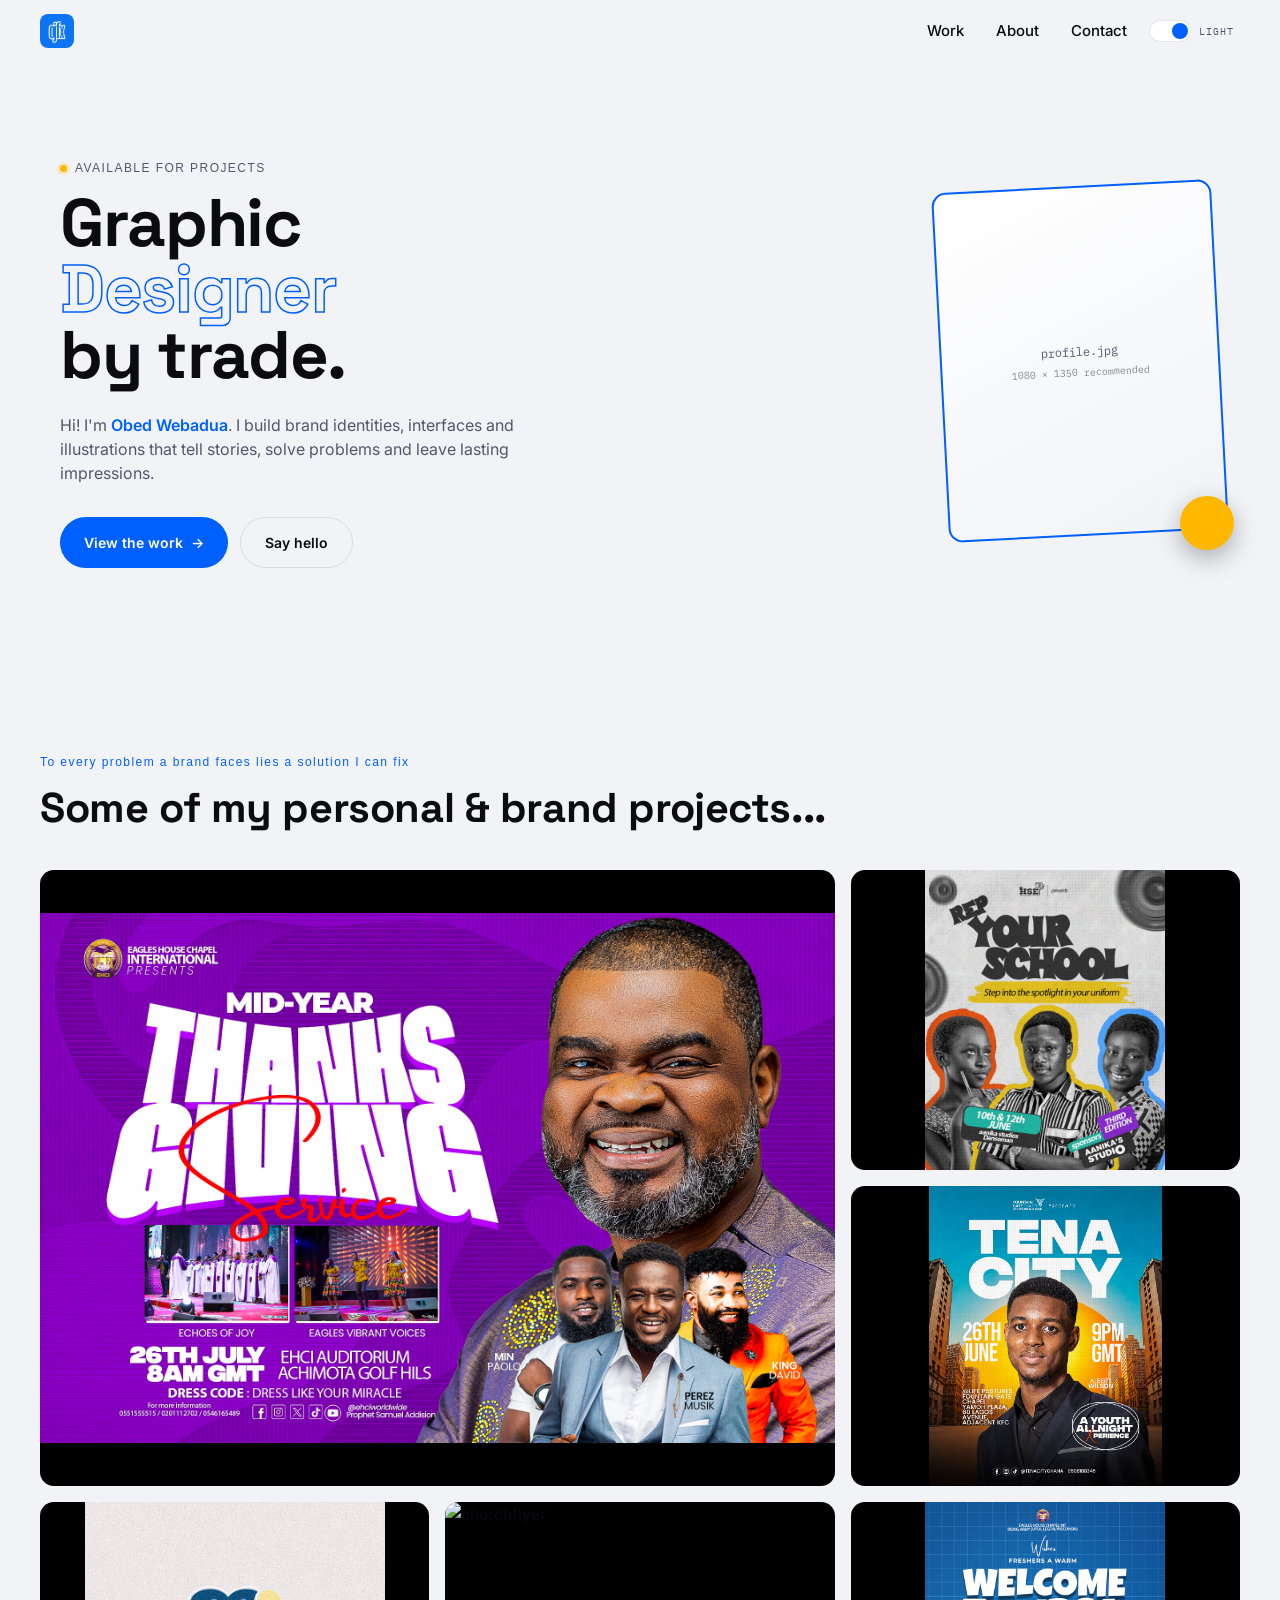
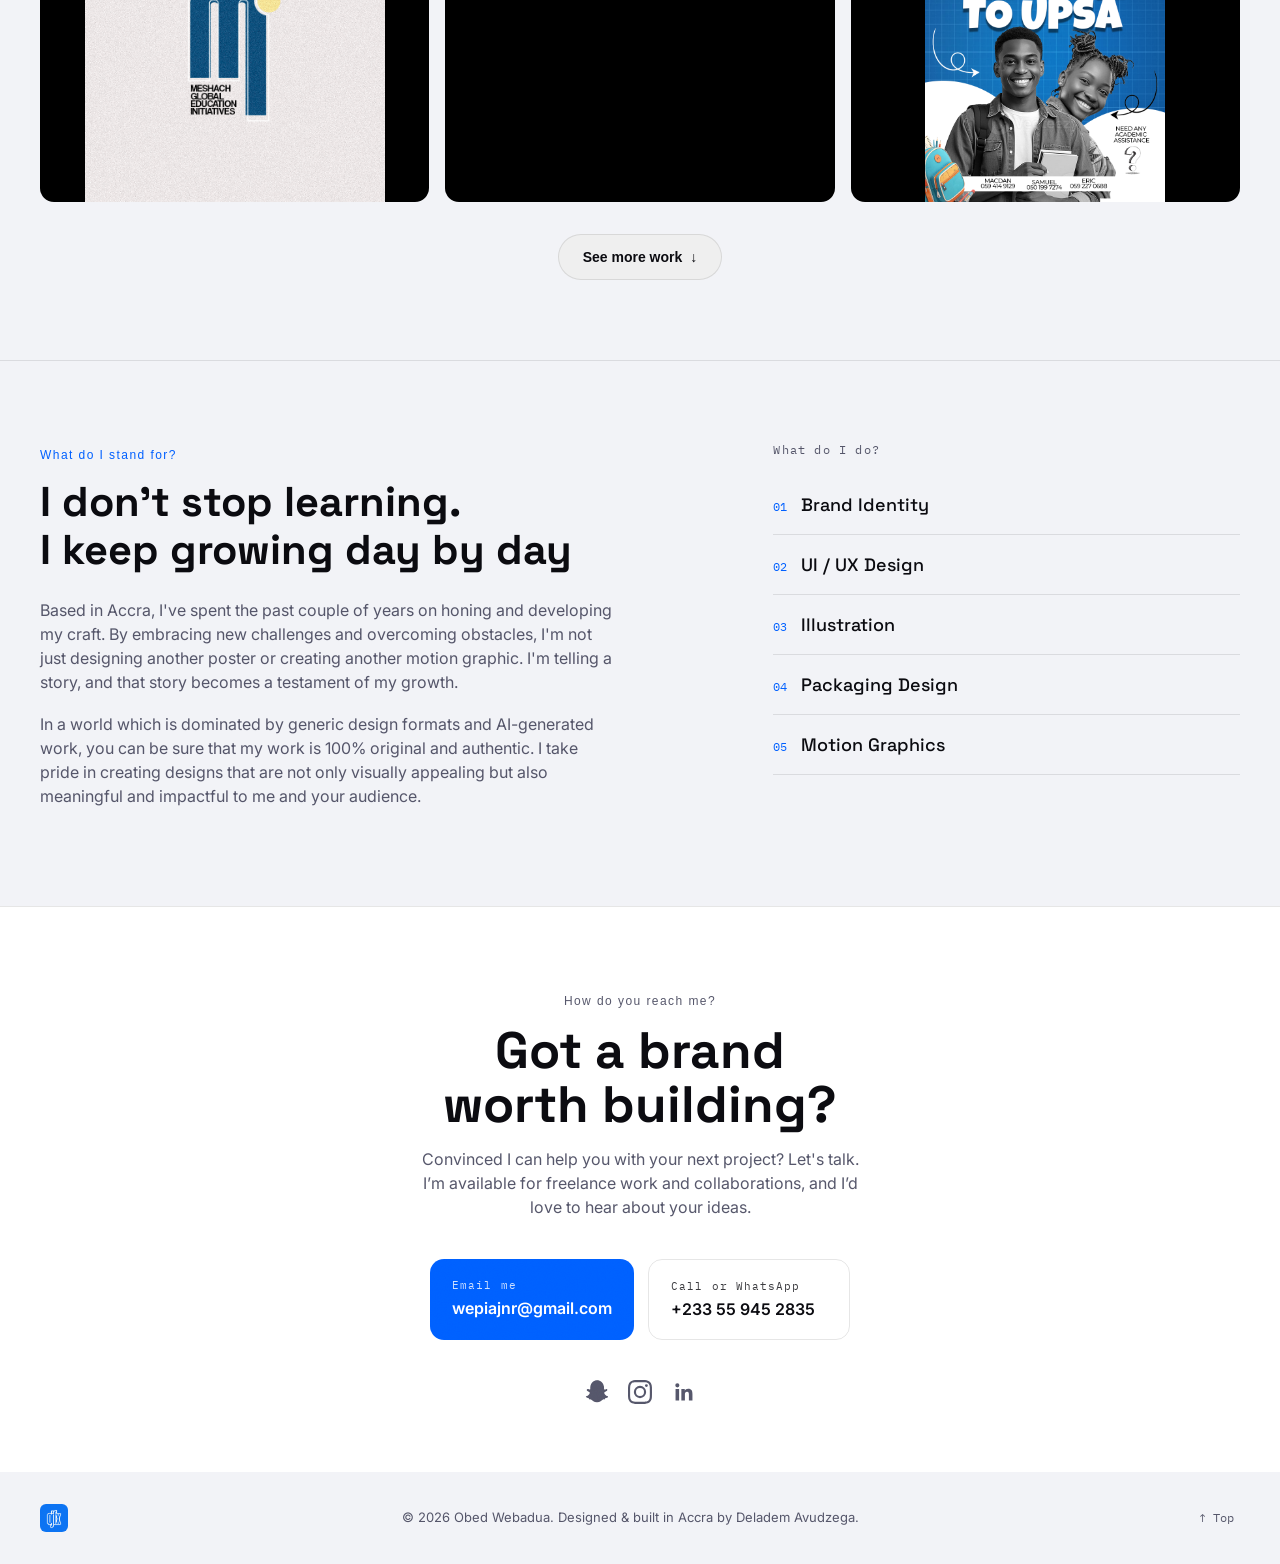
==== commit 89c68da9: "Replace social media SVGs with updated versions" ====
--- a/index.html
+++ b/index.html
@@ -307,19 +307,18 @@
 
         <div class="social-row">
   <a href="https://www.snapchat.com/add/like.ojey?share_id=VKHkuqvCU5A&locale=en-US" class="social-link social-link--snapchat" target="_blank" rel="noopener noreferrer" aria-label="Snapchat">
-    <svg viewBox="0 0 24 24" width="24" height="24">
-      <rect width="24" height="24" rx="6" fill="#FFFC00"/>
-      <path fill="#000000" d="M12.03 4c-3.34 0-4.7 2.42-4.8 4.62-.01.19-.02.56-.02.77-.02.5-.22.68-.5.87-.28.19-.6.27-.9.31-.16.03-.3.15-.3.31 0 .19.02.4.1.57.22.47.83.71 1.22.85-.08.28-.16.52-.27.74-.4.7-1.14.98-1.74 1.07-.24.04-.32.27-.23.47.25.6 1.1.77 1.9.87.05.19.12.4.22.6.1.22.32.32.51.25.47-.16 1.1-.32 1.7-.32.4 0 .8.08 1.1.28.7.44 1.5.77 2.85.77s2.15-.33 2.85-.77c.3-.2.7-.28 1.1-.28.6 0 1.23.16 1.7.32.2.07.41-.03.51-.25.1-.2.17-.4.22-.6.8-.1 1.65-.27 1.9-.87.09-.2.01-.43-.23-.47-.6-.1-1.34-.37-1.74-1.07-.12-.22-.2-.46-.27-.74.4-.14 1-.38 1.22-.85.08-.17.1-.38.1-.57 0-.16-.15-.28-.3-.31-.3-.04-.62-.12-.9-.31-.28-.19-.48-.37-.5-.87 0-.21-.01-.58-.02-.77C16.73 6.42 15.37 4 12.03 4z"/>
+    <svg role="img" viewBox="0 0 24 24" width="24" height="24" fill="currentColor">
+      <path d="M12.166.001c.271 0 .543.007.812.031 3.7.334 6.44 2.926 6.973 6.478.096.633.084 1.277.084 1.916 0 .264-.007.529-.007.793.146.088.443.201.848.201.4 0 .84-.098 1.146-.293a.65.65 0 0 1 .348-.104c.14 0 .273.031.396.09.334.16.545.475.545.836 0 .5-.396.943-1.176 1.316-.09.043-.2.086-.324.135-.51.199-1.283.5-1.523 1.014-.121.264-.084.588.11.951l.006.012c.021.049 1.09 2.502 3.41 2.891.176.03.301.183.294.361a.372.372 0 0 1-.02.107c-.213.629-1.176 1.107-2.938 1.457-.061.135-.123.514-.16.75-.037.24-.107.451-.35.451l-.062-.004c-.129-.023-.293-.05-.5-.05-.29 0-.667.05-1.058.202-.687.267-1.334.958-2.36 1.588-1.006.615-2.128 1.031-3.51 1.031-.048 0-.093-.003-.14-.003-.048 0-.093.003-.14.003-1.382 0-2.504-.416-3.51-1.031-1.025-.63-1.673-1.32-2.36-1.588a2.79 2.79 0 0 0-1.057-.202c-.208 0-.372.027-.5.05l-.063.004c-.242 0-.313-.211-.35-.451-.036-.236-.098-.615-.16-.75-1.761-.35-2.724-.828-2.937-1.457a.372.372 0 0 1-.02-.107c-.008-.178.117-.33.293-.361 2.32-.39 3.39-2.842 3.41-2.892l.007-.011c.194-.363.23-.687.109-.951-.24-.514-1.012-.815-1.523-1.014a5.6 5.6 0 0 1-.324-.135c-1.05-.474-1.208-.998-1.144-1.362.093-.53.687-.878 1.166-.878.14 0 .263.03.362.086.319.199.762.297 1.146.297.404 0 .702-.113.848-.201 0-.264-.007-.529-.007-.793 0-.639-.012-1.283.084-1.916.533-3.552 3.273-6.144 6.973-6.478.269-.024.541-.031.812-.031z"/>
     </svg>
   </a>
   <a href="https://www.instagram.com/oj.grafix?igsh=cG0ydmduNXFwbmhi" class="social-link" target="_blank" rel="noopener noreferrer" aria-label="Instagram">
-    <svg viewBox="0 0 24 24" width="24" height="24" fill="currentColor">
-      <path d="M12 2.16c3.2 0 3.58.01 4.85.07 1.17.05 1.8.25 2.23.41.56.22.96.48 1.38.9.42.42.68.82.9 1.38.16.42.36 1.06.41 2.23.06 1.27.07 1.65.07 4.85s-.01 3.58-.07 4.85c-.05 1.17-.25 1.8-.41 2.23-.22.56-.48.96-.9 1.38-.42.42-.82.68-1.38.9-.42.16-1.06.36-2.23.41-1.27.06-1.65.07-4.85.07s-3.58-.01-4.85-.07c-1.17-.05-1.8-.25-2.23-.41-.56-.22-.96-.48-1.38-.9-.42-.42-.68-.82-.9-1.38-.16-.42-.36-1.06-.41-2.23C2.17 15.58 2.16 15.2 2.16 12s.01-3.58.07-4.85c.05-1.17.25-1.8.41-2.23.22-.56.48-.96.9-1.38.42-.42.82-.68 1.38-.9.42-.16 1.06-.36 2.23-.41C8.42 2.17 8.8 2.16 12 2.16zm0-2.16C8.74 0 8.33.01 7.05.07c-1.28.06-2.15.26-2.91.56-.79.31-1.46.72-2.13 1.39C1.24 2.7.83 3.37.52 4.16.22 4.92.02 5.79-.04 7.07-.1 8.35-.11 8.76-.11 12s.01 3.65.07 4.93c.06 1.28.26 2.15.56 2.91.31.79.72 1.46 1.39 2.13.67.67 1.34 1.08 2.13 1.39.76.3 1.63.5 2.91.56 1.28.06 1.69.07 4.93.07s3.65-.01 4.93-.07c1.28-.06 2.15-.26 2.91-.56.79-.31 1.46-.72 2.13-1.39.67-.67 1.08-1.34 1.39-2.13.3-.76.5-1.63.56-2.91.06-1.28.07-1.69.07-4.93s-.01-3.65-.07-4.93c-.06-1.28-.26-2.15-.56-2.91-.31-.79-.72-1.46-1.39-2.13C21.3 1.24 20.63.83 19.84.52c-.76-.3-1.63-.5-2.91-.56C15.65.01 15.24 0 12 0zm0 5.84A6.16 6.16 0 1 0 12 18.16 6.16 6.16 0 0 0 12 5.84zm0 10.16A4 4 0 1 1 12 8a4 4 0 0 1 0 8.16zm6.41-10.4a1.44 1.44 0 1 1-2.88 0 1.44 1.44 0 0 1 2.88 0z"/>
+    <svg role="img" viewBox="0 0 24 24" width="24" height="24" fill="currentColor">
+      <path d="M12 0C8.74 0 8.333.014 7.053.072 5.775.132 4.905.333 4.14.63c-.789.306-1.459.717-2.126 1.384S.935 3.35.63 4.14C.333 4.905.131 5.775.072 7.053.014 8.333 0 8.74 0 12s.014 3.667.072 4.947c.06 1.277.261 2.148.558 2.913.306.789.717 1.459 1.384 2.126.667.666 1.336 1.079 2.126 1.384.766.296 1.636.499 2.913.558C8.333 23.988 8.74 24 12 24s3.667-.014 4.947-.072c1.277-.06 2.148-.262 2.913-.558.788-.306 1.459-.718 2.126-1.384.666-.667 1.079-1.335 1.384-2.126.296-.765.499-1.636.558-2.913.06-1.28.072-1.687.072-4.947s-.014-3.667-.072-4.947c-.06-1.277-.262-2.149-.558-2.913-.306-.789-.718-1.459-1.384-2.126C21.319 1.347 20.651.935 19.86.63c-.765-.297-1.636-.499-2.913-.558C15.667.014 15.26 0 12 0zm0 2.16c3.203 0 3.585.016 4.85.071 1.17.055 1.805.249 2.227.415.562.217.96.477 1.382.896.419.42.679.819.896 1.381.164.422.36 1.057.413 2.227.057 1.266.07 1.646.07 4.85s-.015 3.585-.074 4.85c-.061 1.17-.256 1.805-.421 2.227-.224.562-.479.96-.897 1.382-.419.419-.824.679-1.38.896-.42.164-1.065.36-2.235.413-1.274.057-1.649.07-4.859.07-3.211 0-3.586-.015-4.859-.074-1.171-.061-1.816-.256-2.236-.421-.569-.224-.96-.479-1.379-.897-.421-.419-.69-.824-.9-1.38-.165-.42-.359-1.065-.42-2.235-.045-1.26-.061-1.649-.061-4.844 0-3.196.016-3.586.061-4.861.061-1.17.255-1.814.42-2.234.21-.57.479-.96.9-1.381.418-.419.81-.689 1.379-.898.42-.166 1.051-.361 2.221-.421 1.275-.045 1.65-.06 4.859-.06zm0 3.678a6.162 6.162 0 1 0 0 12.324 6.162 6.162 0 0 0 0-12.324zM12 16a4 4 0 1 1 0-8 4 4 0 0 1 0 8zm7.846-10.405a1.441 1.441 0 1 1-2.883 0 1.441 1.441 0 0 1 2.883 0z"/>
     </svg>
   </a>
   <a href="https://linkedin.com/" class="social-link" target="_blank" rel="noopener noreferrer" aria-label="LinkedIn">
-    <svg viewBox="0 0 24 24" width="24" height="24" fill="currentColor">
-      <path d="M20.45 20.45h-3.55v-5.57c0-1.33-.02-3.03-1.85-3.03-1.85 0-2.14 1.45-2.14 2.94v5.66H9.36V9h3.41v1.56h.05c.47-.9 1.63-1.85 3.36-1.85 3.6 0 4.27 2.37 4.27 5.45v6.29zM5.34 7.43a2.06 2.06 0 1 1 0-4.12 2.06 2.06 0 0 1 0 4.12zM7.12 20.45H3.56V9h3.56v11.45z"/>
+    <svg role="img" viewBox="0 0 24 24" width="24" height="24" fill="currentColor">
+      <path d="M20.447 20.452h-3.554v-5.569c0-1.328-.027-3.037-1.852-3.037-1.853 0-2.136 1.445-2.136 2.939v5.667H9.351V9h3.414v1.561h.046c.477-.9 1.637-1.85 3.37-1.85 3.601 0 4.267 2.37 4.267 5.455v6.286zM5.337 7.433a2.062 2.062 0 1 1 0-4.125 2.062 2.062 0 0 1 0 4.125zM7.119 20.452H3.554V9h3.564v11.452z"/>
     </svg>
   </a>
 </div>
